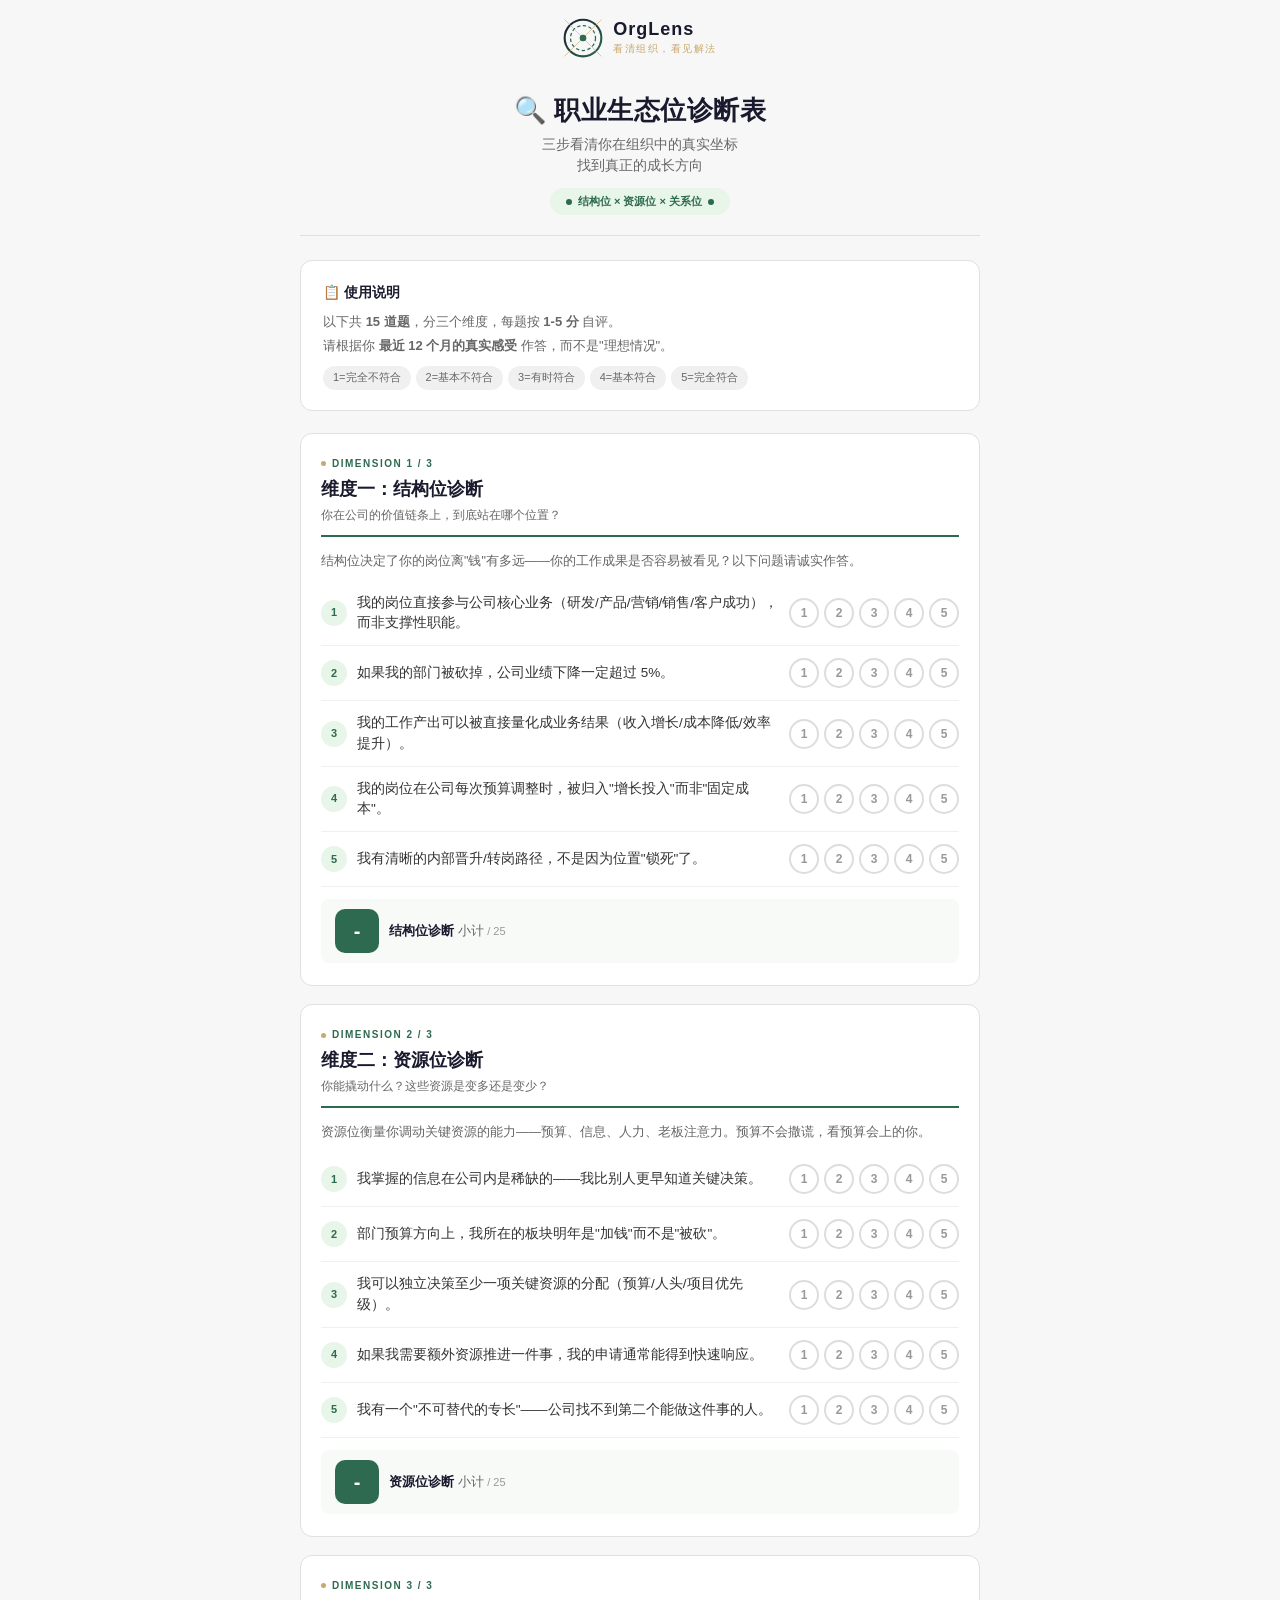
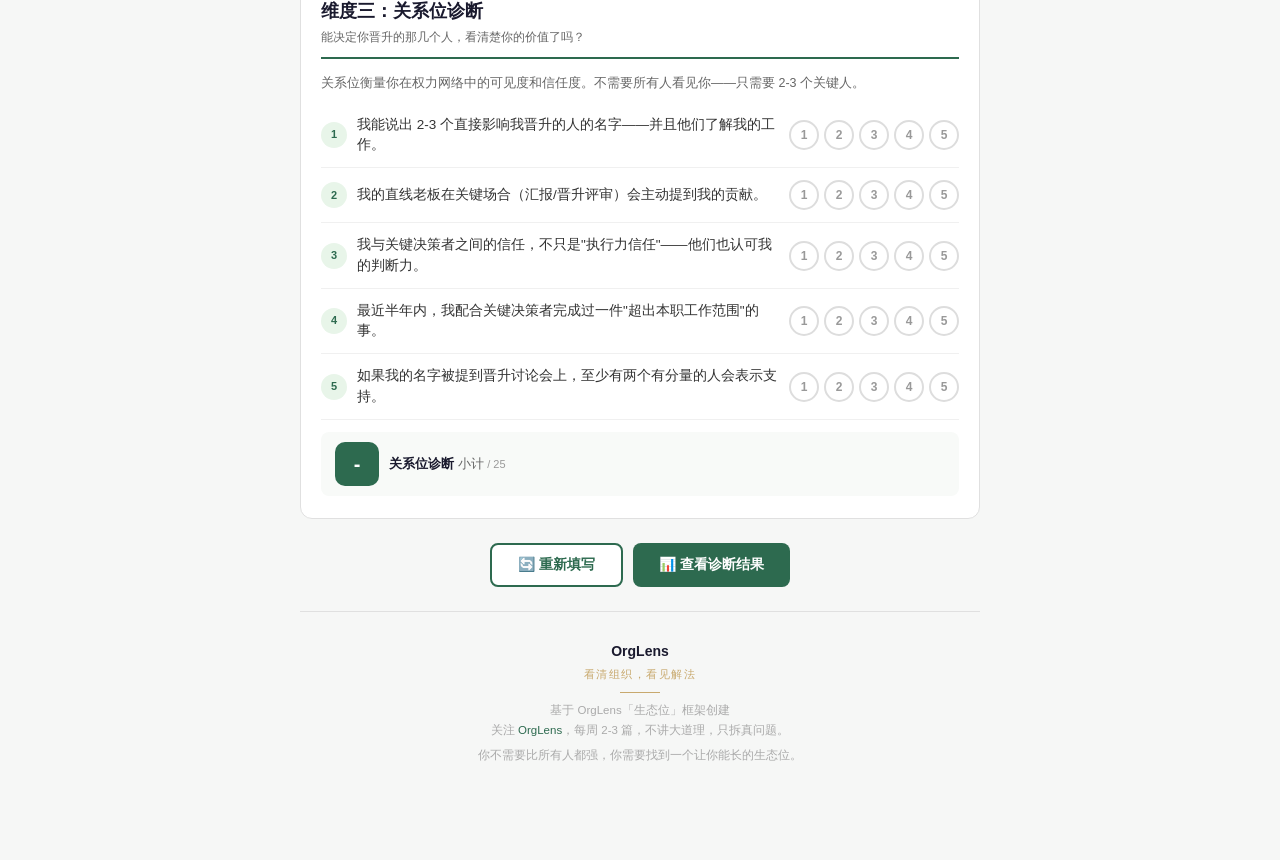
==== index.html @ cdde195a "职业生态位诊断表 - OrgLens" ====
<!DOCTYPE html>
<html lang="zh-CN">
<head>
<meta charset="UTF-8">
<meta name="viewport" content="width=device-width, initial-scale=1.0, maximum-scale=1.0, user-scalable=no">
<title>职业生态位诊断表 - OrgLens</title>
<meta name="description" content="基于OrgLens生态位框架，三步看清你在组织中的真实坐标，找到真正的成长方向。">
<meta property="og:title" content="职业生态位诊断表 - OrgLens">
<meta property="og:description" content="15道题，3分钟，看清你的组织生态位。结构位×资源位×关系位。">
<link rel="icon" href="data:image/svg+xml,<svg xmlns='http://www.w3.org/2000/svg' viewBox='0 0 32 32'><circle cx='16' cy='16' r='14' fill='%231a1a2e'/><circle cx='16' cy='16' r='10' fill='none' stroke='%232d6a4f' stroke-width='1.5'/><line x1='5' y1='27' x2='27' y2='5' stroke='%23c8a96e' stroke-width='1.5' opacity='0.6'/><circle cx='16' cy='16' r='3' fill='%232d6a4f'/></svg>">
<style>
:root{
--primary:#1a1a2e;--accent:#2d6a4f;--accent-light:#e8f5e9;--gold:#c8a96e;--gold-light:#f7efe0;
--bg:#f6f7f6;--card-bg:#ffffff;--border:#e0e0e0;--high:#2d6a4f;--mid:#e6a817;--low:#c0392b;
--text2:#666;--text3:#999
}
*{margin:0;padding:0;box-sizing:border-box}
body{
font-family:-apple-system,BlinkMacSystemFont,"PingFang SC","Microsoft YaHei","Helvetica Neue",sans-serif;
background:var(--bg);color:var(--primary);line-height:1.6;-webkit-font-smoothing:antialiased;
-webkit-tap-highlight-color:transparent
}
.container{max-width:720px;margin:0 auto;padding:0 20px 80px}
.brand-bar{display:flex;align-items:center;justify-content:center;gap:10px;padding:18px 0 8px}
.brand-icon{width:40px;height:40px;flex-shrink:0}
.brand-name{font-size:18px;font-weight:800;color:var(--primary);letter-spacing:1px;line-height:1.2}
.brand-tagline{font-size:10px;color:var(--gold);font-weight:500;letter-spacing:1.5px;text-transform:uppercase}
.header{text-align:center;padding:28px 0 20px;border-bottom:1px solid var(--border);margin-bottom:24px}
.header h1{font-size:26px;font-weight:800;color:var(--primary);letter-spacing:.5px;line-height:1.3}
.header .subtitle{font-size:14px;color:var(--text2);margin-top:6px;line-height:1.5}
.framework-badge{display:inline-flex;align-items:center;gap:6px;margin-top:12px;font-size:11px;color:var(--accent);background:var(--accent-light);padding:5px 16px;border-radius:20px;font-weight:600}
.framework-badge .dot{width:6px;height:6px;border-radius:50%;background:var(--accent)}
.instructions{background:var(--card-bg);border-radius:12px;padding:20px 22px;margin-bottom:22px;border:1px solid var(--border)}
.instructions h3{font-size:14px;margin-bottom:8px;color:var(--primary);font-weight:700}
.instructions p{font-size:13px;color:var(--text2);margin:3px 0;line-height:1.6}
.scale-badge{display:flex;flex-wrap:wrap;gap:5px;margin-top:10px}
.scale-badge span{display:inline-block;font-size:11px;padding:3px 10px;background:#f0f0f0;border-radius:12px;color:var(--text2)}
.dim-card{background:var(--card-bg);border-radius:12px;padding:22px 20px;margin-bottom:18px;border:1px solid var(--border);transition:box-shadow .2s}
.dim-card:hover{box-shadow:0 2px 12px rgba(0,0,0,.05)}
.dim-header{border-bottom:2px solid var(--accent);padding-bottom:10px;margin-bottom:14px}
.dim-header .dim-num{font-size:10px;font-weight:700;color:var(--accent);text-transform:uppercase;letter-spacing:1.5px;display:flex;align-items:center;gap:6px}
.dim-header .dim-num .dim-dot{width:5px;height:5px;border-radius:50%;background:var(--gold)}
.dim-header h2{font-size:18px;font-weight:700;margin:3px 0 2px;color:var(--primary)}
.dim-header .dim-desc{font-size:12px;color:var(--text2)}
.dim-intro{font-size:12.5px;color:var(--text2);margin-bottom:10px;line-height:1.6}
.question{padding:12px 0;border-bottom:1px solid #f0f0f0;display:flex;align-items:center;gap:10px}
.question:last-child{border-bottom:none}
.q-num{width:26px;height:26px;border-radius:50%;background:var(--accent-light);color:var(--accent);font-size:11px;font-weight:700;display:flex;align-items:center;justify-content:center;flex-shrink:0}
.q-text{flex:1;font-size:13.5px;color:#333;line-height:1.5}
.q-options{display:flex;gap:5px;flex-shrink:0}
.q-options button{width:30px;height:30px;border-radius:50%;border:2px solid #ddd;background:#fff;font-size:12px;font-weight:600;color:var(--text3);cursor:pointer;transition:all .15s;outline:none}
.q-options button:hover{border-color:var(--accent);color:var(--accent)}
.q-options button:active{transform:scale(.92)}
.q-options button.selected{background:var(--accent);border-color:var(--accent);color:#fff;transform:scale(1.05)}
.dim-subtotal{margin-top:12px;padding:10px 14px;background:#f8faf8;border-radius:8px;display:flex;align-items:center;gap:10px;font-size:13px}
.dim-subtotal .score-box{width:44px;height:44px;border-radius:10px;background:var(--accent);color:#fff;display:flex;align-items:center;justify-content:center;font-size:20px;font-weight:800;transition:all .3s}
.dim-subtotal .label{color:var(--text2)}
.dim-subtotal .label strong{color:var(--primary)}
.dim-subtotal .label .outof{color:var(--text3);font-size:11px}
.btn-row{display:flex;gap:10px;justify-content:center;margin:24px 0}
.btn{padding:11px 26px;border-radius:8px;font-size:14px;font-weight:600;cursor:pointer;border:none;transition:all .2s;outline:none}
.btn:active{transform:scale(.96)}
.btn-primary{background:var(--accent);color:#fff}
.btn-primary:hover{background:#1b5e3b}
.btn-outline{background:#fff;color:var(--accent);border:2px solid var(--accent)}
.btn-outline:hover{background:var(--accent-light)}
.results-card{background:var(--card-bg);border-radius:12px;padding:22px 20px;margin-bottom:18px;border:1px solid var(--border);animation:fadeInUp .4s ease-out}
.results-card h2{font-size:19px;font-weight:700;margin-bottom:14px;text-align:center}
.result-row{display:flex;align-items:center;padding:10px 0;border-bottom:1px solid #f0f0f0;font-size:13.5px}
.result-row:last-child{border-bottom:none}
.result-row .r-name{flex:1;font-weight:600}
.result-row .r-score{width:80px;text-align:center;font-weight:700;color:var(--accent)}
.result-row .r-level{width:90px;text-align:center;font-size:12px}
.result-row .r-level .tag{display:inline-block;padding:2px 10px;border-radius:12px;font-weight:600}
.tag-good{background:var(--accent-light);color:var(--high)}
.tag-ok{background:var(--gold-light);color:#b8860b}
.tag-bad{background:#fce4ec;color:var(--low)}
.result-total{display:flex;align-items:center;padding:14px 0;background:#f8faf8;border-radius:10px;margin-top:8px;font-size:14px;font-weight:700;justify-content:center;gap:10px}
.result-total .big-score{font-size:34px;font-weight:800;color:var(--accent)}
.diagnosis{background:var(--card-bg);border-radius:12px;padding:22px 20px;margin-bottom:18px;border:2px solid var(--accent);text-align:center;animation:fadeInUp .4s ease-out}
.diagnosis .emoji{font-size:44px;margin-bottom:6px}
.diagnosis .level-text{font-size:20px;font-weight:800;margin-bottom:4px}
.diagnosis .advice{font-size:13.5px;color:#555;margin-top:6px;line-height:1.8}
.traps-card{background:var(--card-bg);border-radius:12px;padding:22px 20px;margin-bottom:18px;border:1px solid var(--border);animation:fadeInUp .4s ease-out}
.traps-card h2{font-size:17px;font-weight:700;margin-bottom:12px}
.trap-intro{font-size:12.5px;color:var(--text2);margin-bottom:12px}
.trap-item{padding:11px 14px;margin-bottom:6px;border-radius:8px;border-left:4px solid var(--border);background:#fafafa;transition:all .2s}
.trap-item.active{background:#fff5f5;border-left-color:var(--low)}
.trap-item h4{font-size:13px;margin-bottom:3px}
.trap-desc{font-size:12px;color:var(--text2);margin-bottom:4px}
.trap-checkboxes{margin-top:4px}
.trap-checkboxes label{display:block;font-size:11.5px;margin:2px 0;color:#555;cursor:pointer;padding:2px 0}
.trap-checkboxes label input{margin-right:6px}
.trap-count{font-size:10.5px;color:var(--text3);margin-top:3px}
.plan-card{background:var(--card-bg);border-radius:12px;padding:22px 20px;margin-bottom:18px;border:1px solid var(--border);animation:fadeInUp .4s ease-out}
.plan-card h2{font-size:17px;font-weight:700;margin-bottom:14px}
.plan-card textarea{width:100%;border:1px solid var(--border);border-radius:8px;padding:10px 12px;font-size:12.5px;font-family:inherit;resize:vertical;min-height:42px;background:#fafafa;outline:none;margin-bottom:6px}
.plan-card textarea:focus{border-color:var(--accent);background:#fff}
.plan-label{font-size:12.5px;font-weight:600;color:var(--primary);margin:10px 0 4px}
.footer{text-align:center;padding:28px 0 16px;color:#aaa;font-size:11.5px;border-top:1px solid var(--border);margin-top:20px}
.footer-brand{font-weight:700;color:var(--primary);font-size:14px;margin-bottom:4px}
.footer-tagline{color:var(--gold);font-size:11px;letter-spacing:1.5px;margin-bottom:8px}
.footer-divider{width:40px;height:1px;background:var(--gold);margin:8px auto}
.footer a{color:var(--accent);text-decoration:none}
.hidden{display:none!important}
@keyframes fadeInUp{from{opacity:0;transform:translateY(12px)}to{opacity:1;transform:translateY(0)}}
@media(max-width:500px){
.container{padding:0 12px 60px}
.header h1{font-size:22px}
.q-options button{width:27px;height:27px;font-size:11px}
.q-options{gap:3px}
.question{gap:6px;padding:10px 0}
.q-text{font-size:12.5px}
.btn{padding:10px 20px;font-size:13px}
.dim-card{padding:16px 14px}
}
</style>
</head>
<body>
<div class="container">

<div class="brand-bar">
<svg class="brand-icon" viewBox="0 0 48 48" xmlns="http://www.w3.org/2000/svg">
<defs><linearGradient id="l" x1="0%" y1="0%" x2="100%" y2="100%"><stop offset="0%" style="stop-color:#1a1a2e"/><stop offset="100%" style="stop-color:#2d6a4f"/></linearGradient></defs>
<circle cx="24" cy="24" r="22" fill="none" stroke="url(#l)" stroke-width="2.5"/>
<circle cx="24" cy="24" r="15" fill="none" stroke="#2d6a4f" stroke-width="1.5" stroke-dasharray="4 3"/>
<line x1="2" y1="2" x2="46" y2="46" stroke="#c8a96e" stroke-width="1.2" opacity="0.6"/>
<line x1="46" y1="2" x2="2" y2="46" stroke="#c8a96e" stroke-width="1.2" opacity="0.6"/>
<circle cx="24" cy="24" r="4" fill="#2d6a4f"/>
<ellipse cx="18" cy="15" rx="6" ry="4" fill="white" opacity="0.15" transform="rotate(-30 18 15)"/>
</svg>
<div style="display:flex;flex-direction:column">
<span class="brand-name">OrgLens</span>
<span class="brand-tagline">看清组织，看见解法</span>
</div>
</div>

<div class="header">
<h1>🔍 职业生态位诊断表</h1>
<p class="subtitle">三步看清你在组织中的真实坐标<br>找到真正的成长方向</p>
<div class="framework-badge"><span class="dot"></span> 结构位 × 资源位 × 关系位 <span class="dot"></span></div>
</div>

<div class="instructions">
<h3>📋 使用说明</h3>
<p>以下共 <strong>15 道题</strong>，分三个维度，每题按 <strong>1-5 分</strong> 自评。</p>
<p>请根据你 <strong>最近 12 个月的真实感受</strong> 作答，而不是"理想情况"。</p>
<div class="scale-badge">
<span>1=完全不符合</span><span>2=基本不符合</span><span>3=有时符合</span><span>4=基本符合</span><span>5=完全符合</span>
</div>
</div>

<div id="dims"></div>

<div class="btn-row">
<button class="btn btn-outline" onclick="resetAll()">🔄 重新填写</button>
<button class="btn btn-primary" onclick="scrollToResults()">📊 查看诊断结果</button>
</div>

<div id="results-section" class="hidden">
<div class="results-card" id="results-summary"></div>
<div class="diagnosis" id="diagnosis-box"></div>
<div class="traps-card" id="traps-card"></div>
<div class="plan-card">
<h2>✍️ 我的行动计划</h2>
<div class="plan-label">我最需要突破的维度是：</div>
<textarea rows="2" placeholder="写下你最想改善的维度……"></textarea>
<div class="plan-label">我最可能陷入的陷阱是：</div>
<textarea rows="2" placeholder="对照上面的陷阱检核，哪个最像你？"></textarea>
<div class="plan-label">我接下来 3 个月要做的第一件事：</div>
<textarea rows="2" placeholder="一个具体、可衡量的行动……"></textarea>
<div class="plan-label">关键里程碑：</div>
<textarea rows="2" placeholder="达成什么就算成功了？"></textarea>
<div class="plan-label">我需要的帮助/资源：</div>
<textarea rows="2" placeholder="人、钱、信息、权限……"></textarea>
</div>
<div class="btn-row">
<button class="btn btn-outline" onclick="window.print()">🖨️ 打印结果</button>
<button class="btn btn-outline" onclick="shareResults()">📤 复制结果</button>
</div>
</div>

<div class="footer">
<div class="footer-brand">OrgLens</div>
<div class="footer-tagline">看清组织，看见解法</div>
<div class="footer-divider"></div>
<p>基于 OrgLens「生态位」框架创建</p>
<p style="margin-top:2px">关注 <a href="#">OrgLens</a>，每周 2-3 篇，不讲大道理，只拆真问题。</p>
<p style="margin-top:6px">你不需要比所有人都强，你需要找到一个让你能长的生态位。</p>
</div>
</div>

<script>
const DIMS=[{id:'structure',title:'维度一：结构位诊断',subtitle:'你在公司的价值链条上，到底站在哪个位置？',intro:'结构位决定了你的岗位离"钱"有多远——你的工作成果是否容易被看见？以下问题请诚实作答。',questions:['我的岗位直接参与公司核心业务（研发/产品/营销/销售/客户成功），而非支撑性职能。','如果我的部门被砍掉，公司业绩下降一定超过 5%。','我的工作产出可以被直接量化成业务结果（收入增长/成本降低/效率提升）。','我的岗位在公司每次预算调整时，被归入"增长投入"而非"固定成本"。','我有清晰的内部晋升/转岗路径，不是因为位置"锁死"了。']},{id:'resource',title:'维度二：资源位诊断',subtitle:'你能撬动什么？这些资源是变多还是变少？',intro:'资源位衡量你调动关键资源的能力——预算、信息、人力、老板注意力。预算不会撒谎，看预算会上的你。',questions:['我掌握的信息在公司内是稀缺的——我比别人更早知道关键决策。','部门预算方向上，我所在的板块明年是"加钱"而不是"被砍"。','我可以独立决策至少一项关键资源的分配（预算/人头/项目优先级）。','如果我需要额外资源推进一件事，我的申请通常能得到快速响应。','我有一个"不可替代的专长"——公司找不到第二个能做这件事的人。']},{id:'relation',title:'维度三：关系位诊断',subtitle:'能决定你晋升的那几个人，看清楚你的价值了吗？',intro:'关系位衡量你在权力网络中的可见度和信任度。不需要所有人看见你——只需要 2-3 个关键人。',questions:['我能说出 2-3 个直接影响我晋升的人的名字——并且他们了解我的工作。','我的直线老板在关键场合（汇报/晋升评审）会主动提到我的贡献。','我与关键决策者之间的信任，不只是"执行力信任"——他们也认可我的判断力。','最近半年内，我配合关键决策者完成过一件"超出本职工作范围"的事。','如果我的名字被提到晋升讨论会上，至少有两个有分量的人会表示支持。']}];

const TRAPS=[{name:'陷阱一：核心区外',desc:'你在非核心部门，做再多也很难被看见',signals:['我所在的部门每次预算被砍都在第一批','我的岗位在裁员名单里基本逃不掉','我的工作成果很难被量化成"业务结果"']},{name:'陷阱二：饱和位',desc:'你做得好，但上面没有位置了',signals:['我的老板不可能在 2 年内晋升或离开','我们部门没有扩编计划','我的层级上已经至少有 2 个比我资历老的人']},{name:'陷阱三：可替代位',desc:'你做得多，但换别人 3 个月也能做',signals:['我休假期间，团队运转一切正常','我的产出可以被拆解成标准 SOP','换一个人，3 个月后差异就消失了']},{name:'陷阱四：标签位',desc:'你很优秀，但在组织眼里你"只是这个"',signals:['我想尝试新方向，但总是被认为"强项不在这里"','我被分派的任务越来越同质化','同事提起我时，只会用某一个标签描述我']}];

let scores={structure:[0,0,0,0,0],resource:[0,0,0,0,0],relation:[0,0,0,0,0]};

function renderDims(){
let h='';
DIMS.forEach((d,di)=>{
h+=`<div class="dim-card" id="dim-${d.id}"><div class="dim-header"><div class="dim-num"><span class="dim-dot"></span> Dimension ${di+1} / 3</div><h2>${d.title}</h2><div class="dim-desc">${d.subtitle}</div></div><div class="dim-intro">${d.intro}</div>`;
d.questions.forEach((q,qi)=>{
h+=`<div class="question"><div class="q-num">${qi+1}</div><div class="q-text">${q}</div><div class="q-options">`;
for(let s=1;s<=5;s++)h+=`<button onclick="pick('${d.id}',${qi},${s},this)">${s}</button>`;
h+=`</div></div>`;
});
h+=`<div class="dim-subtotal" id="sub-${d.id}"><div class="score-box">-</div><div class="label"><strong>${d.title.replace('维度一：','').replace('维度二：','').replace('维度三：','')}</strong> 小计 <span class="outof">/ 25</span></div></div></div>`;
});
document.getElementById('dims').innerHTML=h;
}

function pick(dim,qi,val,btn){
scores[dim][qi]=val;
btn.parentElement.querySelectorAll('button').forEach(b=>b.classList.remove('selected'));
btn.classList.add('selected');
let tot=scores[dim].reduce((a,b)=>a+b,0);
let box=document.getElementById('sub-'+dim).querySelector('.score-box');
if(box){
box.textContent=scores[dim].every(v=>v>0)?tot:'-';
box.style.transform='scale(1.1)';setTimeout(()=>box.style.transform='scale(1)',200);
}
}

function sub(dim){return scores[dim].reduce((a,b)=>a+b,0)}
function total(){return sub('structure')+sub('resource')+sub('relation')}

function lvl(s){
if(s>=20)return{label:'优秀',cls:'tag-good'};
if(s>=16)return{label:'良好',cls:'tag-good'};
if(s>=13)return{label:'一般',cls:'tag-ok'};
if(s>=10)return{label:'偏低',cls:'tag-ok'};
return{label:'堪忧',cls:'tag-bad'};
}

function overall(t){
if(t>=60)return{emoji:'🟢',text:'生态位良好',color:'var(--high)',advice:'<strong>策略：深耕</strong><br><br>你在一个好的位置上。继续巩固优势，同时关注范式转移风险——警惕 AI 和行业变革对你的生态位的影响。'};
if(t>=40)return{emoji:'🟡',text:'生态位一般',color:'var(--mid)',advice:'<strong>策略：补短板</strong><br><br>有一两个维度有缺口。先看清哪个维度最限制你，集中资源突破。不要试图同时改善所有方面。'};
return{emoji:'🔴',text:'生态位堪忧',color:'var(--low)',advice:'<strong>策略：换生态</strong><br><br>不是你不够好，是这个生态位本身天花板太低。换一个土壤，比在盐碱地里施肥更有效。考虑横向平移、另起山头、或降维打击。'};
}

function allDone(){return DIMS.every(d=>scores[d.id].every(v=>v>0))}

function scrollToResults(){
if(!allDone()){
for(let d of DIMS)for(let i=0;i<5;i++)if(scores[d.id][i]===0){document.getElementById('dim-'+d.id).scrollIntoView({behavior:'smooth',block:'center'});return}
return;
}
document.getElementById('results-section').classList.remove('hidden');
renderResults();
setTimeout(()=>document.getElementById('results-section').scrollIntoView({behavior:'smooth',block:'start'}),100);
}

function renderResults(){
let t=total(),S=sub('structure'),R=sub('resource'),E=sub('relation'),o=overall(t);
document.getElementById('results-summary').innerHTML='<h2>📊 诊断结果汇总</h2><div class="result-row" style="font-weight:700;color:var(--text2)"><span class="r-name">维度</span><span class="r-score">得分</span><span class="r-level">等级</span></div>'+
['结构位','资源位','关系位'].map((l,i)=>{let L=lvl([S,R,E][i]);return`<div class="result-row"><span class="r-name">${l}</span><span class="r-score">${[S,R,E][i]} / 25</span><span class="r-level"><span class="tag ${L.cls}">${L.label}</span></span></div>`}).join('')+
`<div class="result-total"><span>综合总分</span><span class="big-score">${t}</span><span> / 75</span></div>`;
document.getElementById('diagnosis-box').innerHTML=`<div class="emoji">${o.emoji}</div><div class="level-text" style="color:${o.color}">${t} 分 · ${o.text}</div><div class="advice">${o.advice}</div>`;
let th='<h2>🕳️ 四种生态位陷阱检核</h2><div class="trap-intro">对照你的实际情况打勾。中 <strong>2 项及以上</strong>，说明需要重点关注。</div>';
TRAPS.forEach((tr,ti)=>{
th+=`<div class="trap-item" id="trap-${ti}"><h4>${tr.name}</h4><div class="trap-desc">${tr.desc}</div><div class="trap-checkboxes">`;
tr.signals.forEach(s=>{th+=`<label><input type="checkbox" onchange="chkTrap(${ti})"> ${s}</label>`});
th+=`</div><div class="trap-count" id="tc-${ti}">已勾选: 0 / 3</div></div>`;
});
document.getElementById('traps-card').innerHTML=th;
}

function chkTrap(ti){
let n=document.querySelectorAll('#trap-'+ti+' input:checked').length;
document.getElementById('tc-'+ti).textContent='已勾选: '+n+' / 3';
document.getElementById('trap-'+ti).classList.toggle('active',n>=2);
}

function resetAll(){
scores={structure:[0,0,0,0,0],resource:[0,0,0,0,0],relation:[0,0,0,0,0]};
document.querySelectorAll('.q-options button').forEach(b=>b.classList.remove('selected'));
DIMS.forEach(d=>{let b=document.getElementById('sub-'+d.id).querySelector('.score-box');if(b)b.textContent='-'});
document.getElementById('results-section').classList.add('hidden');
window.scrollTo({top:0,behavior:'smooth'});
}

function shareResults(){
if(!allDone())return;
let t=total(),o=overall(t),S=sub('structure'),R=sub('resource'),E=sub('relation');
let txt=`🔍 我的职业生态位诊断结果\n\n📊 总分：${t}/75 · ${o.text}\n• 结构位：${S}/25\n• 资源位：${R}/25\n• 关系位：${E}/25\n\n${o.advice.replace(/<[^>]+>/g,'')}\n\n来自 OrgLens 职业生态位诊断表`;
navigator.clipboard.writeText(txt).then(()=>alert('✅ 结果已复制到剪贴板！')).catch(()=>prompt('复制以下文本：',txt));
}

renderDims();
</script>
</body>
</html>
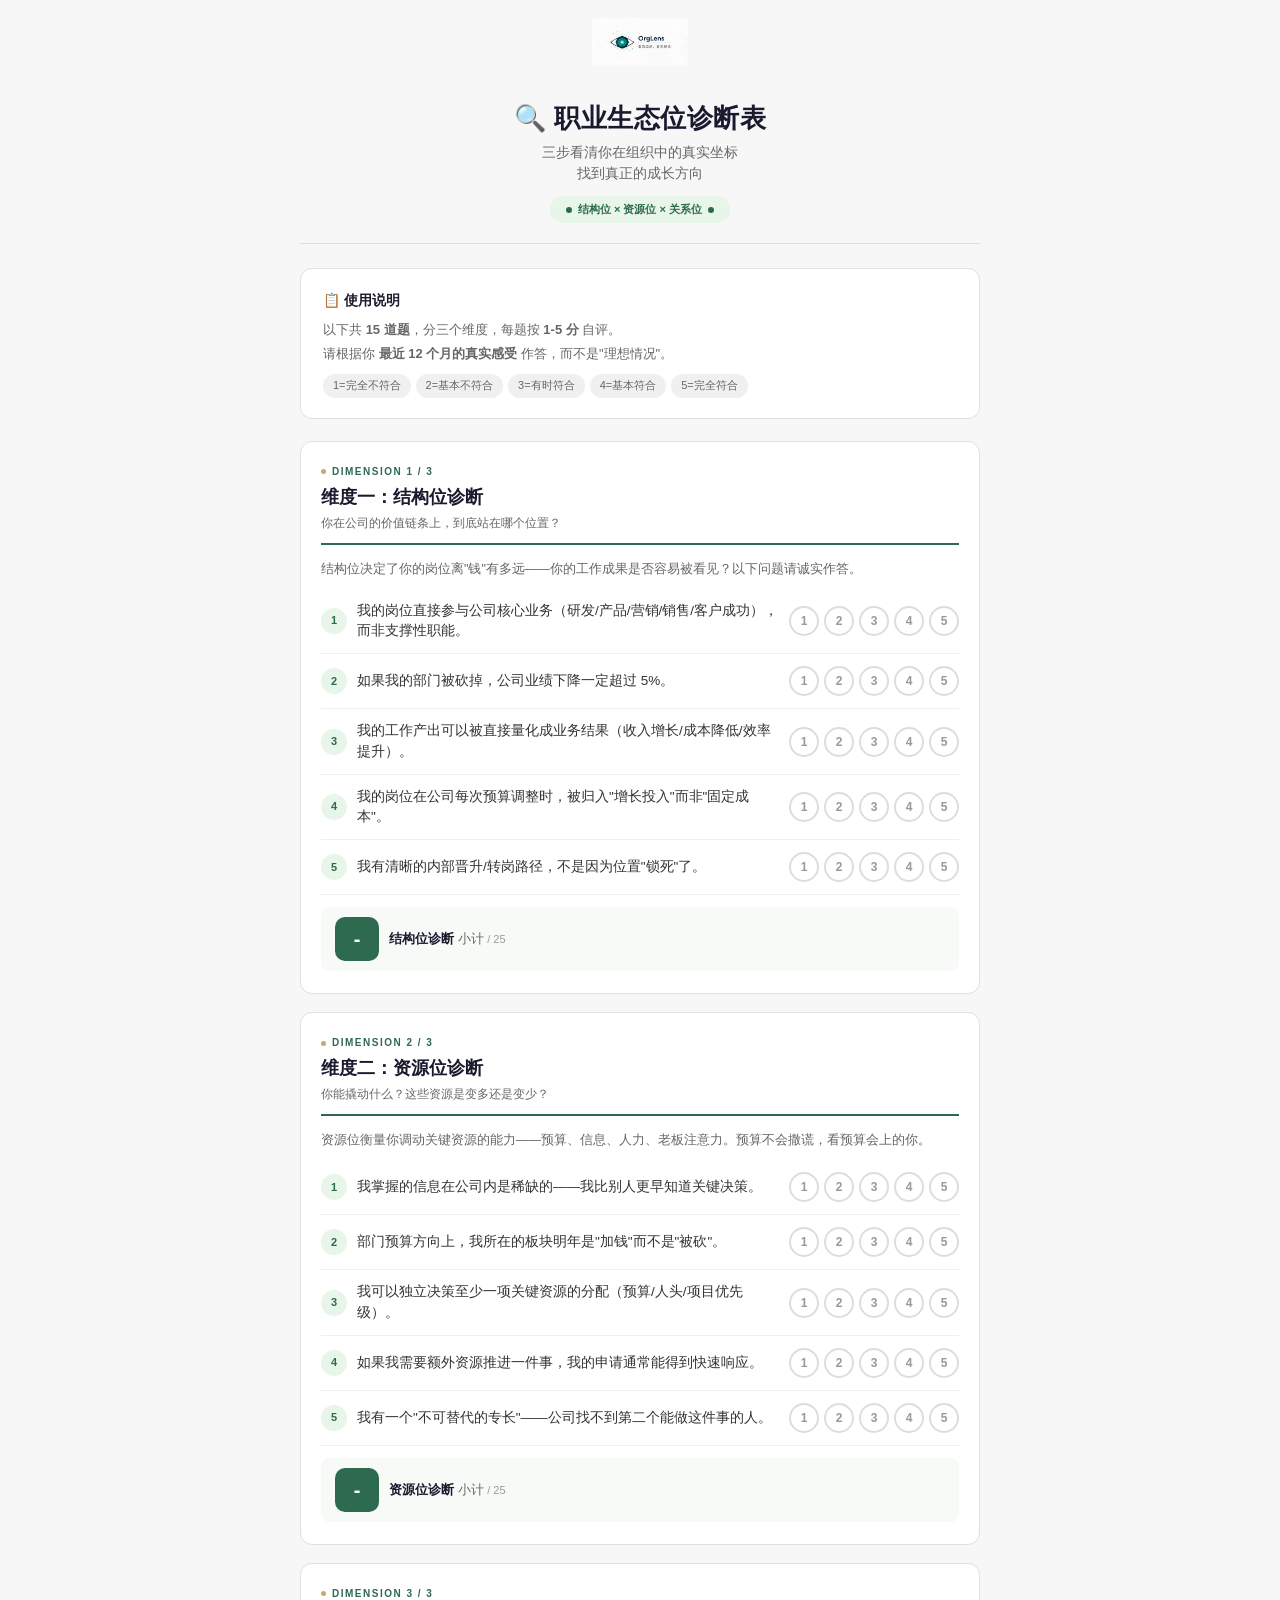
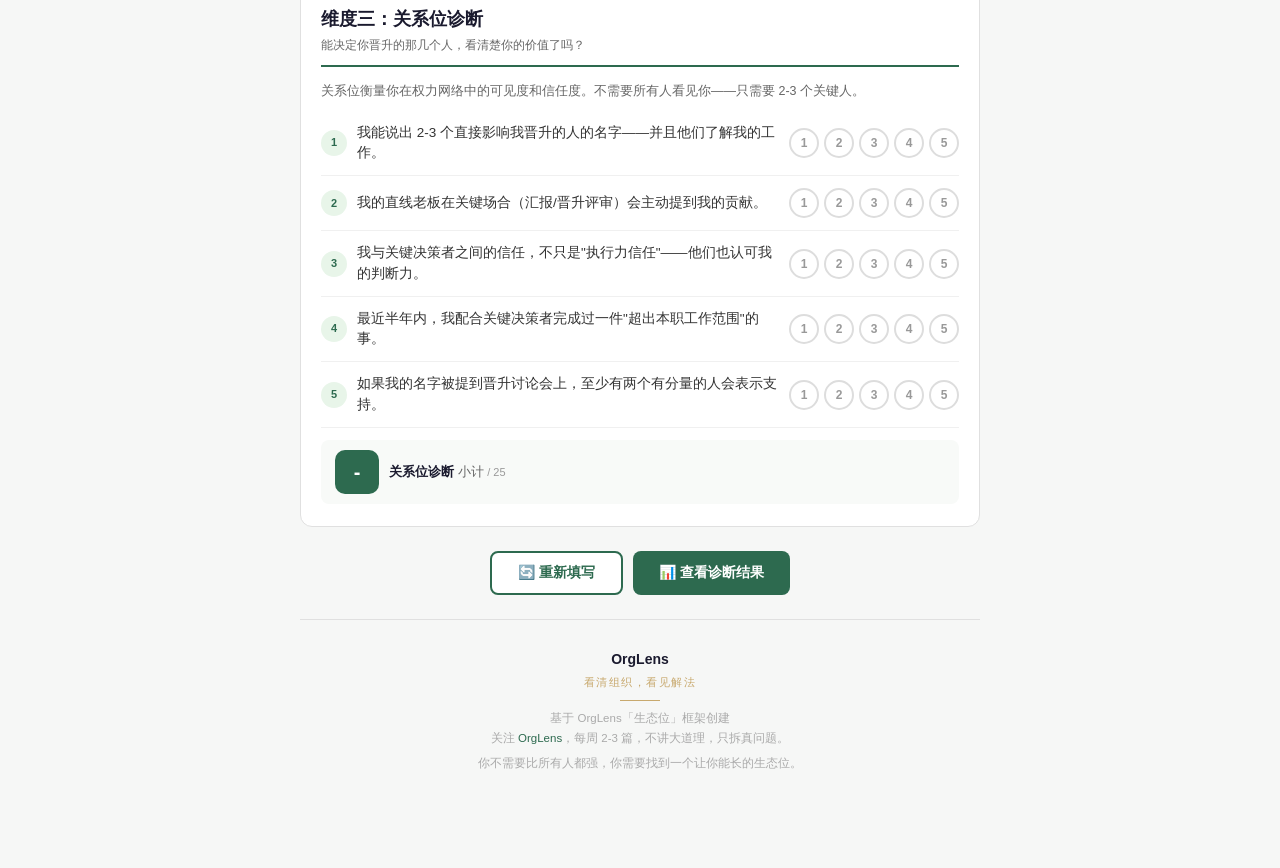
==== commit b51c9eda: "更新品牌标识：使用 OrgLens 水印图 v4" ====
--- a/index.html
+++ b/index.html
@@ -22,9 +22,9 @@
 }
 .container{max-width:720px;margin:0 auto;padding:0 20px 80px}
 .brand-bar{display:flex;align-items:center;justify-content:center;gap:10px;padding:18px 0 8px}
-.brand-icon{width:40px;height:40px;flex-shrink:0}
-.brand-name{font-size:18px;font-weight:800;color:var(--primary);letter-spacing:1px;line-height:1.2}
-.brand-tagline{font-size:10px;color:var(--gold);font-weight:500;letter-spacing:1.5px;text-transform:uppercase}
+.brand-watermark{height:48px;width:auto;flex-shrink:0}
+
+
 .header{text-align:center;padding:28px 0 20px;border-bottom:1px solid var(--border);margin-bottom:24px}
 .header h1{font-size:26px;font-weight:800;color:var(--primary);letter-spacing:.5px;line-height:1.3}
 .header .subtitle{font-size:14px;color:var(--text2);margin-top:6px;line-height:1.5}
@@ -120,19 +120,7 @@
 <div class="container">
 
 <div class="brand-bar">
-<svg class="brand-icon" viewBox="0 0 48 48" xmlns="http://www.w3.org/2000/svg">
-<defs><linearGradient id="l" x1="0%" y1="0%" x2="100%" y2="100%"><stop offset="0%" style="stop-color:#1a1a2e"/><stop offset="100%" style="stop-color:#2d6a4f"/></linearGradient></defs>
-<circle cx="24" cy="24" r="22" fill="none" stroke="url(#l)" stroke-width="2.5"/>
-<circle cx="24" cy="24" r="15" fill="none" stroke="#2d6a4f" stroke-width="1.5" stroke-dasharray="4 3"/>
-<line x1="2" y1="2" x2="46" y2="46" stroke="#c8a96e" stroke-width="1.2" opacity="0.6"/>
-<line x1="46" y1="2" x2="2" y2="46" stroke="#c8a96e" stroke-width="1.2" opacity="0.6"/>
-<circle cx="24" cy="24" r="4" fill="#2d6a4f"/>
-<ellipse cx="18" cy="15" rx="6" ry="4" fill="white" opacity="0.15" transform="rotate(-30 18 15)"/>
-</svg>
-<div style="display:flex;flex-direction:column">
-<span class="brand-name">OrgLens</span>
-<span class="brand-tagline">看清组织，看见解法</span>
-</div>
+<img class="brand-watermark" src="orglens-logo.jpg" alt="OrgLens - 看清组织，看见解法" />
 </div>
 
 <div class="header">
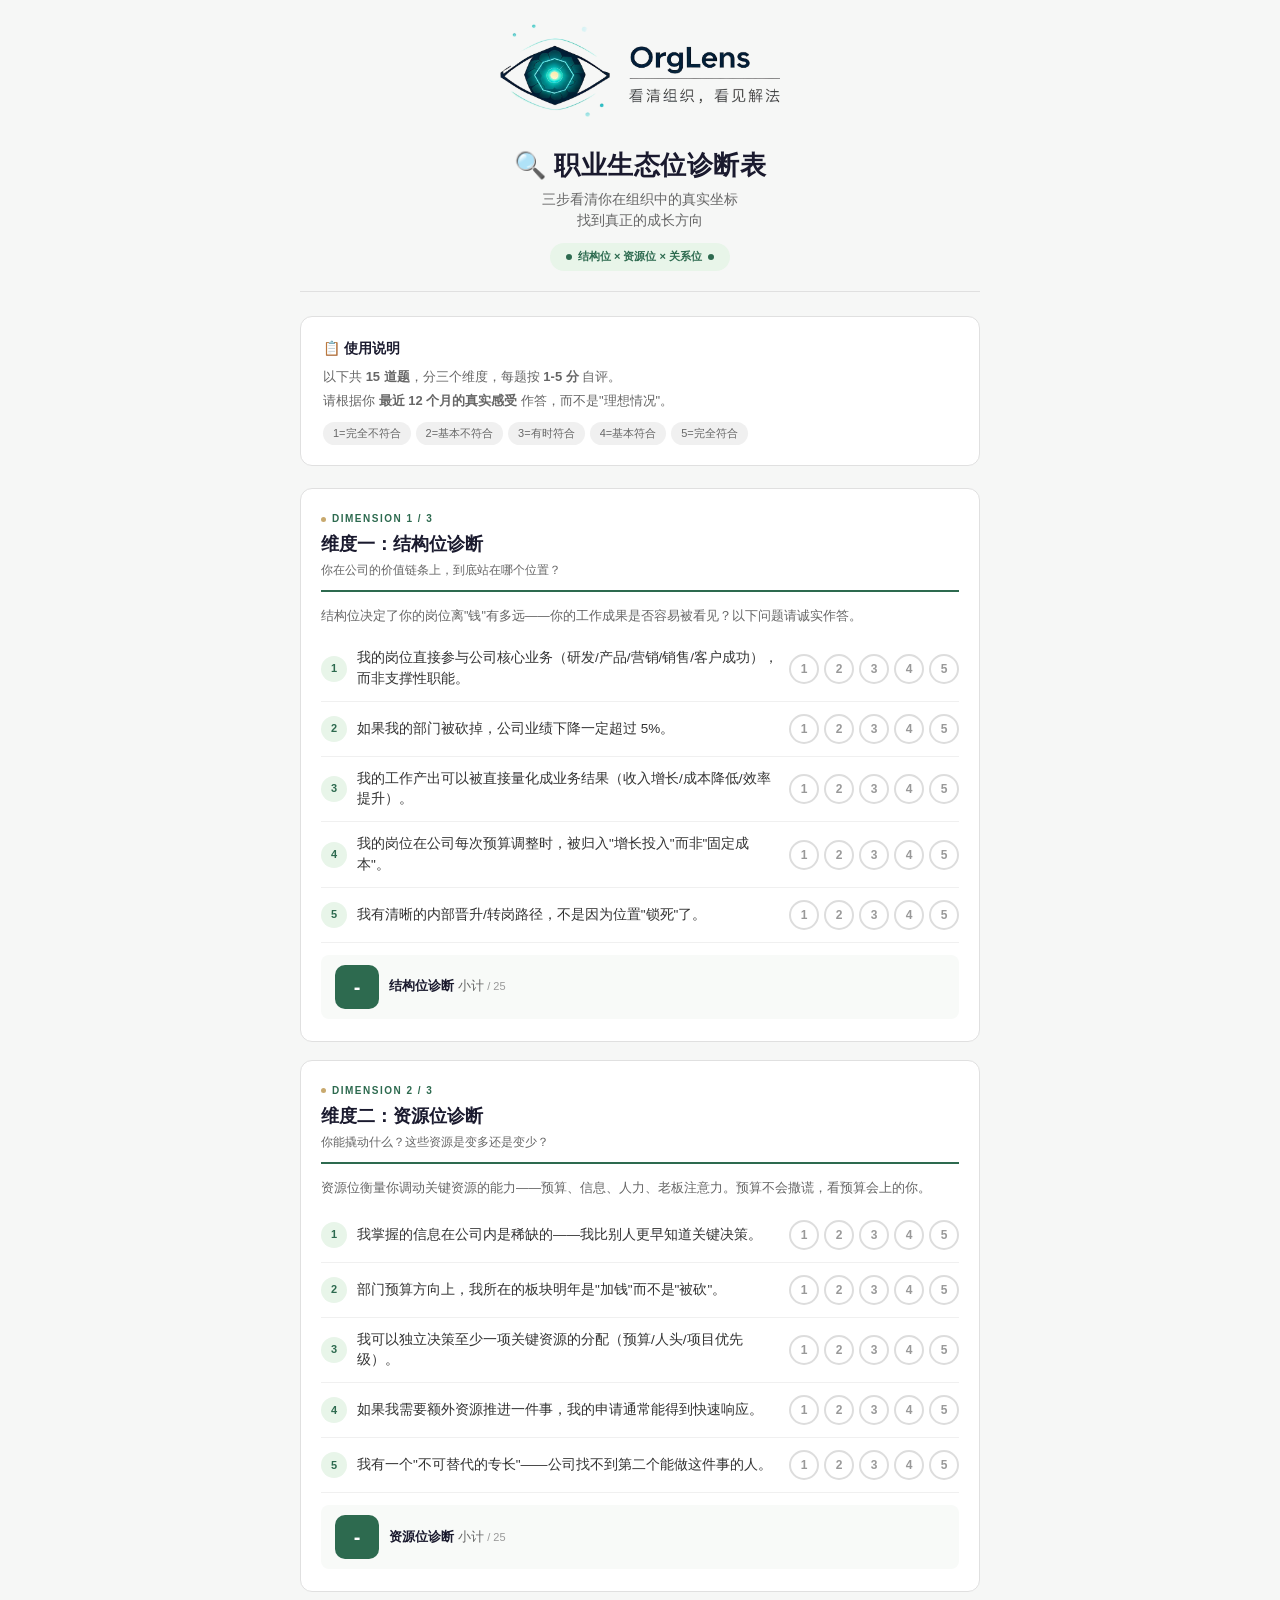
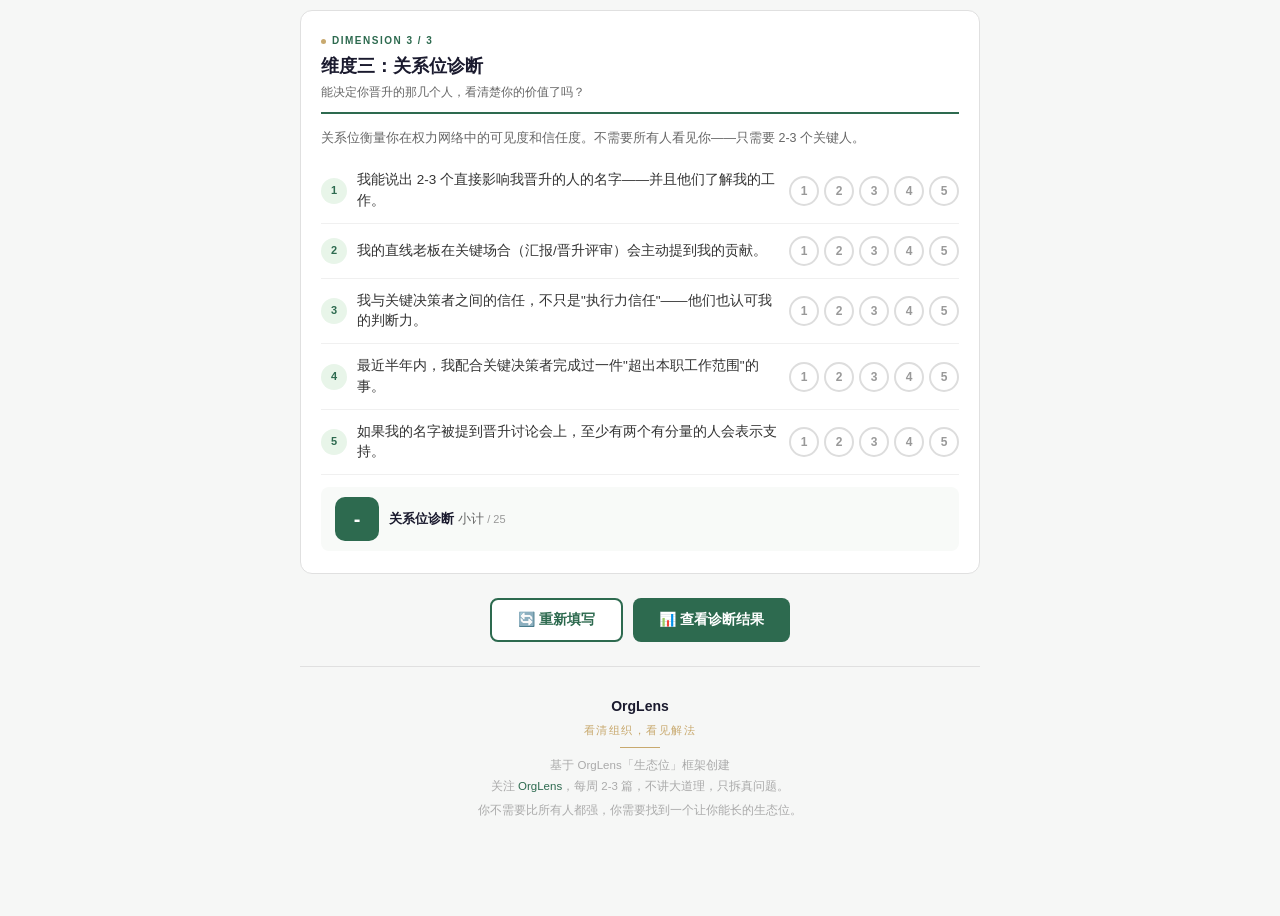
==== commit c839a62c: "品牌水印优化：透明底色+放大居中" ====
--- a/index.html
+++ b/index.html
@@ -21,8 +21,8 @@
 -webkit-tap-highlight-color:transparent
 }
 .container{max-width:720px;margin:0 auto;padding:0 20px 80px}
-.brand-bar{display:flex;align-items:center;justify-content:center;gap:10px;padding:18px 0 8px}
-.brand-watermark{height:48px;width:auto;flex-shrink:0}
+.brand-bar{text-align:center;padding:24px 0 4px}
+.brand-watermark{display:block;max-width:280px;width:80%;height:auto;margin:0 auto}
 
 
 .header{text-align:center;padding:28px 0 20px;border-bottom:1px solid var(--border);margin-bottom:24px}
@@ -120,7 +120,7 @@
 <div class="container">
 
 <div class="brand-bar">
-<img class="brand-watermark" src="orglens-logo.jpg" alt="OrgLens - 看清组织，看见解法" />
+<img class="brand-watermark" src="orglens-logo-cropped.png" alt="OrgLens - 看清组织，看见解法" />
 </div>
 
 <div class="header">
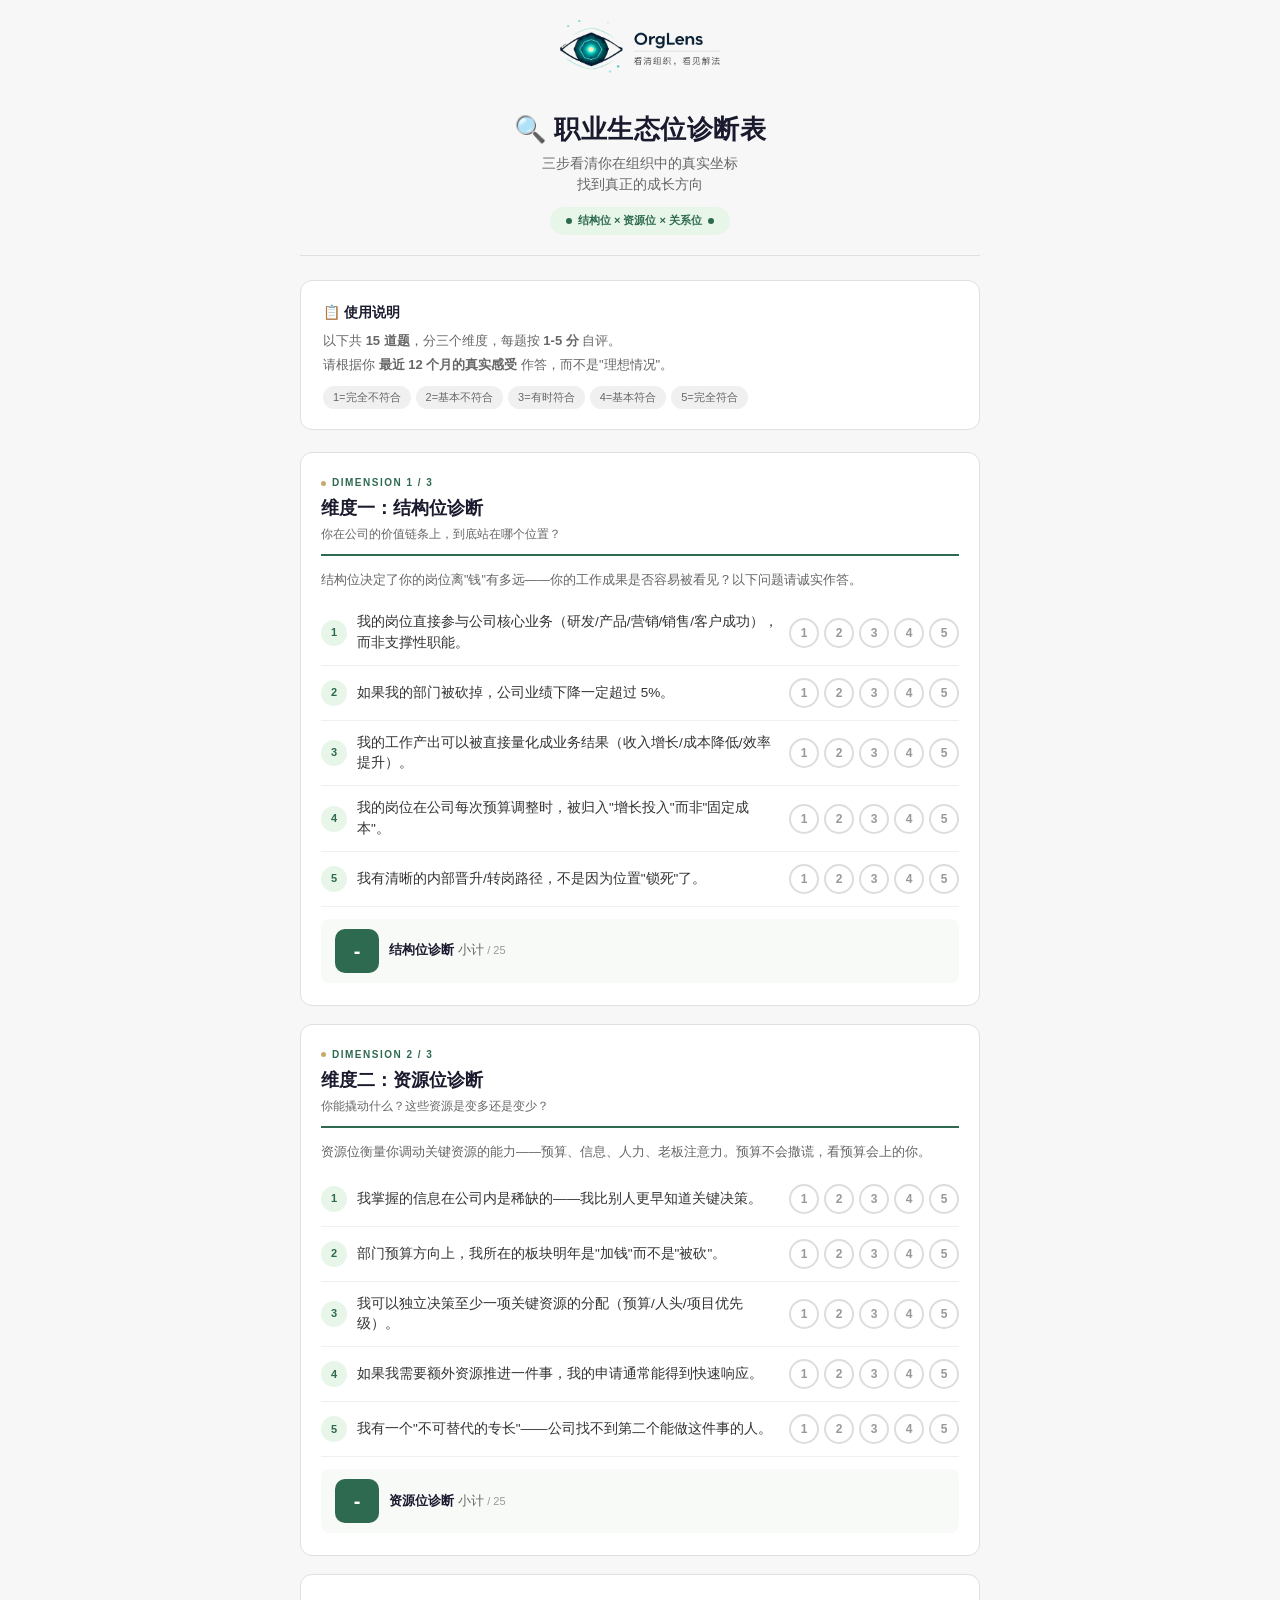
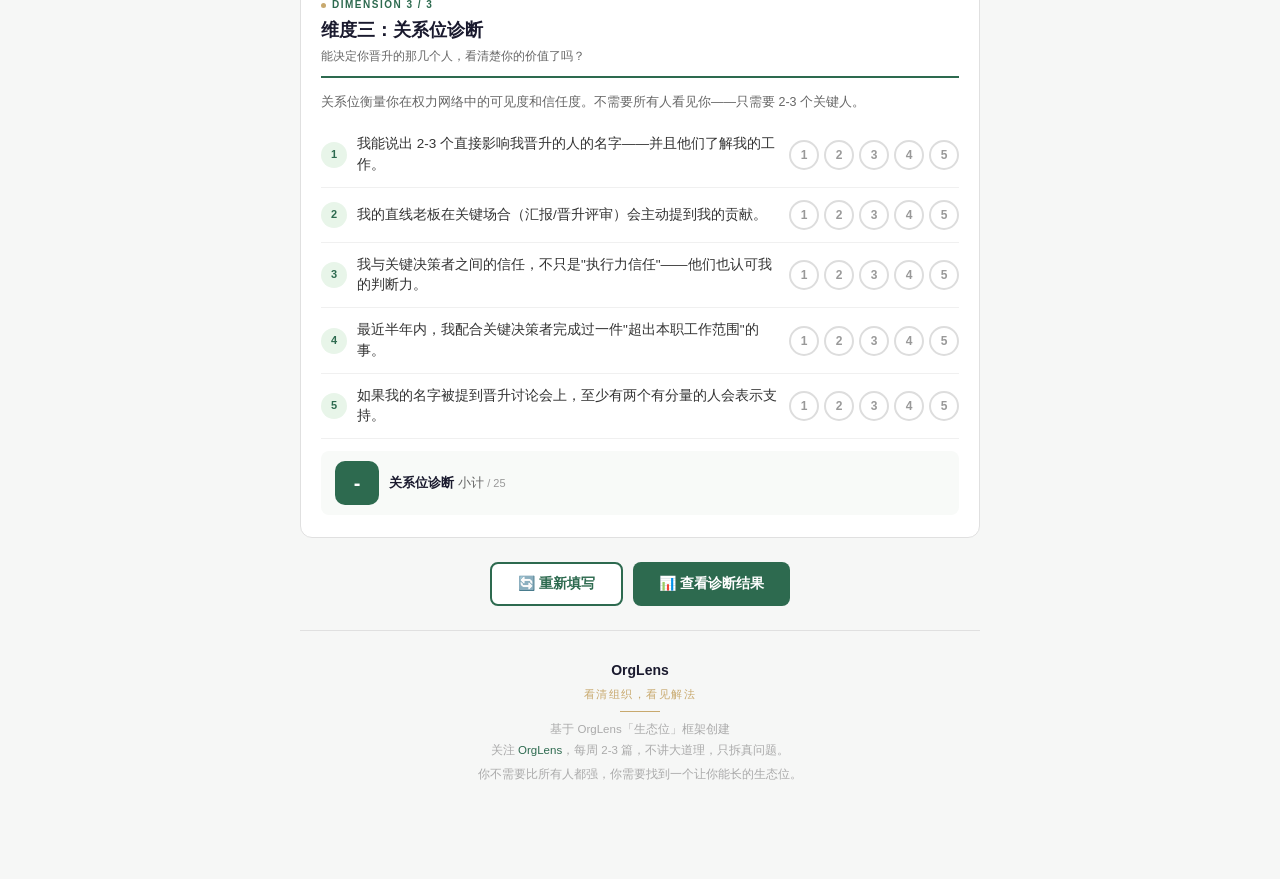
==== commit d7f05558: "调整水印大小：不超标题" ====
--- a/index.html
+++ b/index.html
@@ -21,8 +21,8 @@
 -webkit-tap-highlight-color:transparent
 }
 .container{max-width:720px;margin:0 auto;padding:0 20px 80px}
-.brand-bar{text-align:center;padding:24px 0 4px}
-.brand-watermark{display:block;max-width:280px;width:80%;height:auto;margin:0 auto}
+.brand-bar{text-align:center;padding:20px 0 0}
+.brand-watermark{display:block;max-width:160px;width:50%;height:auto;margin:0 auto 12px}
 
 
 .header{text-align:center;padding:28px 0 20px;border-bottom:1px solid var(--border);margin-bottom:24px}
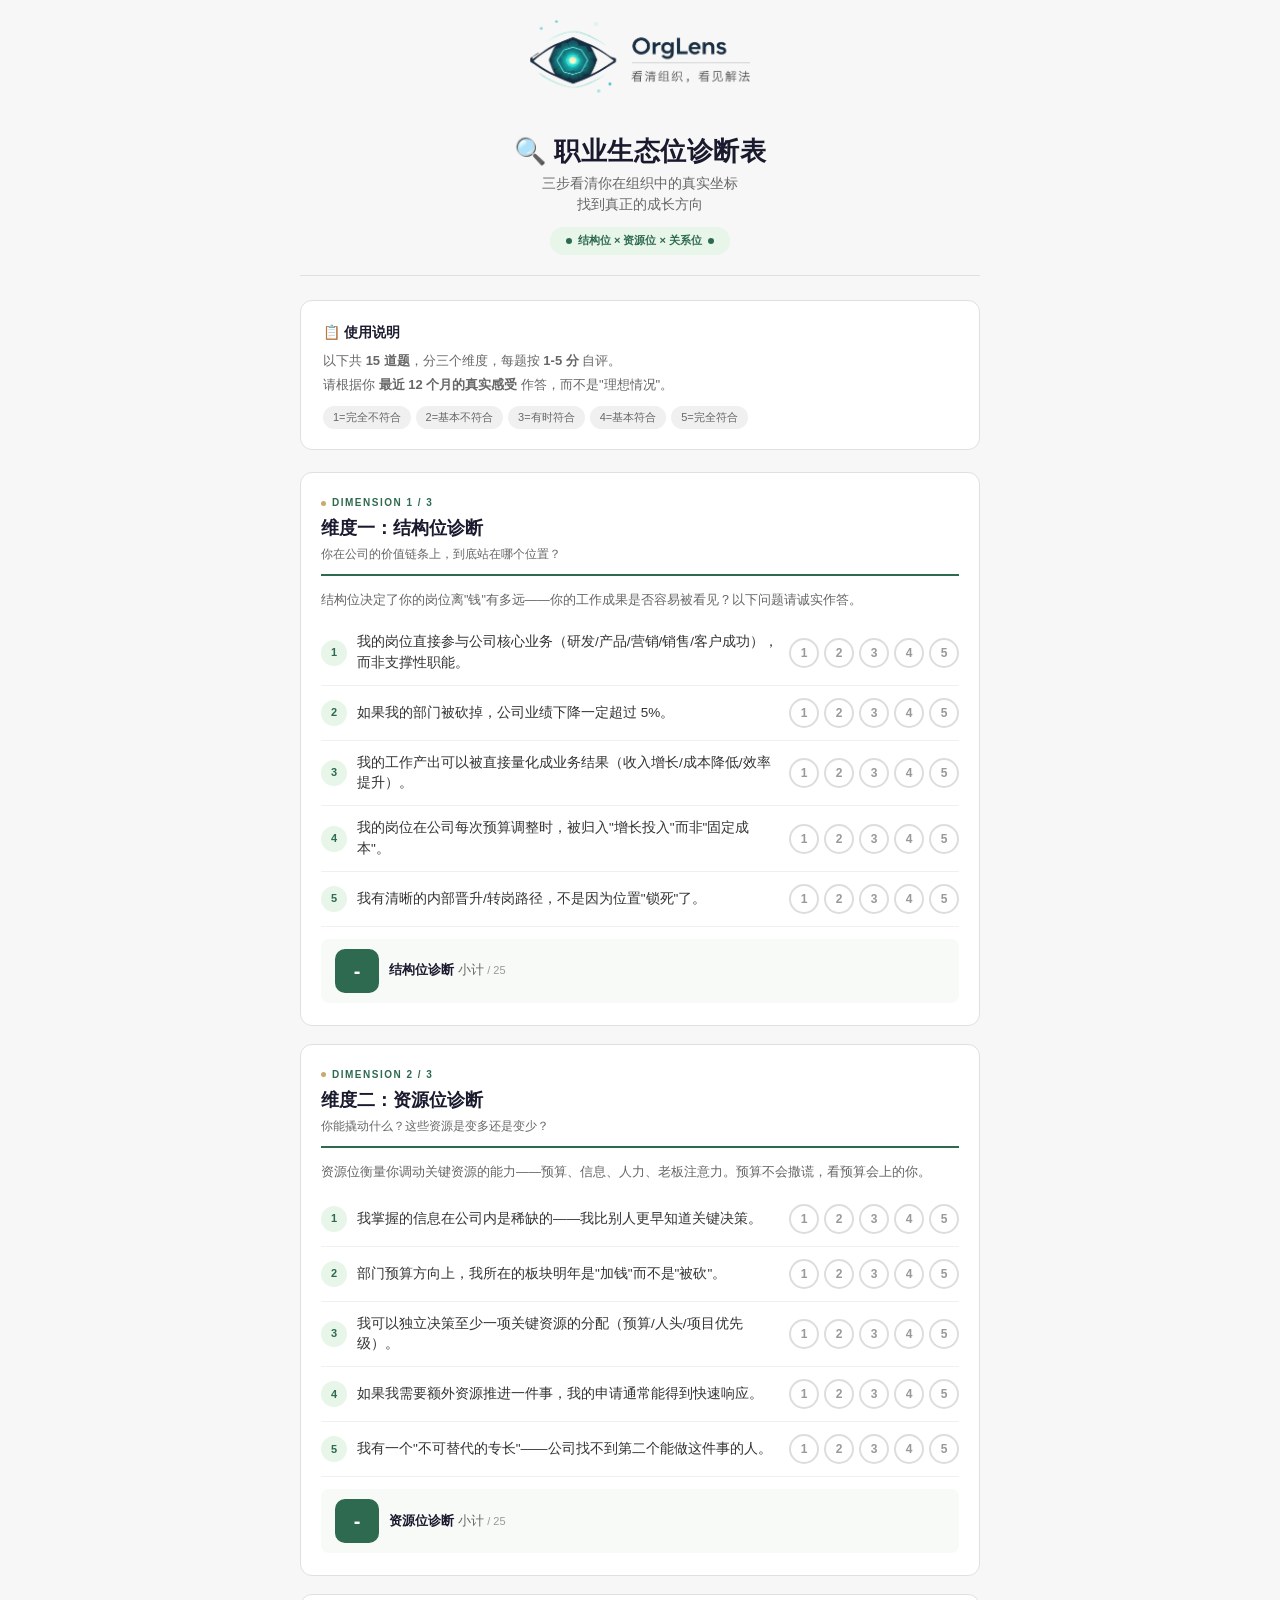
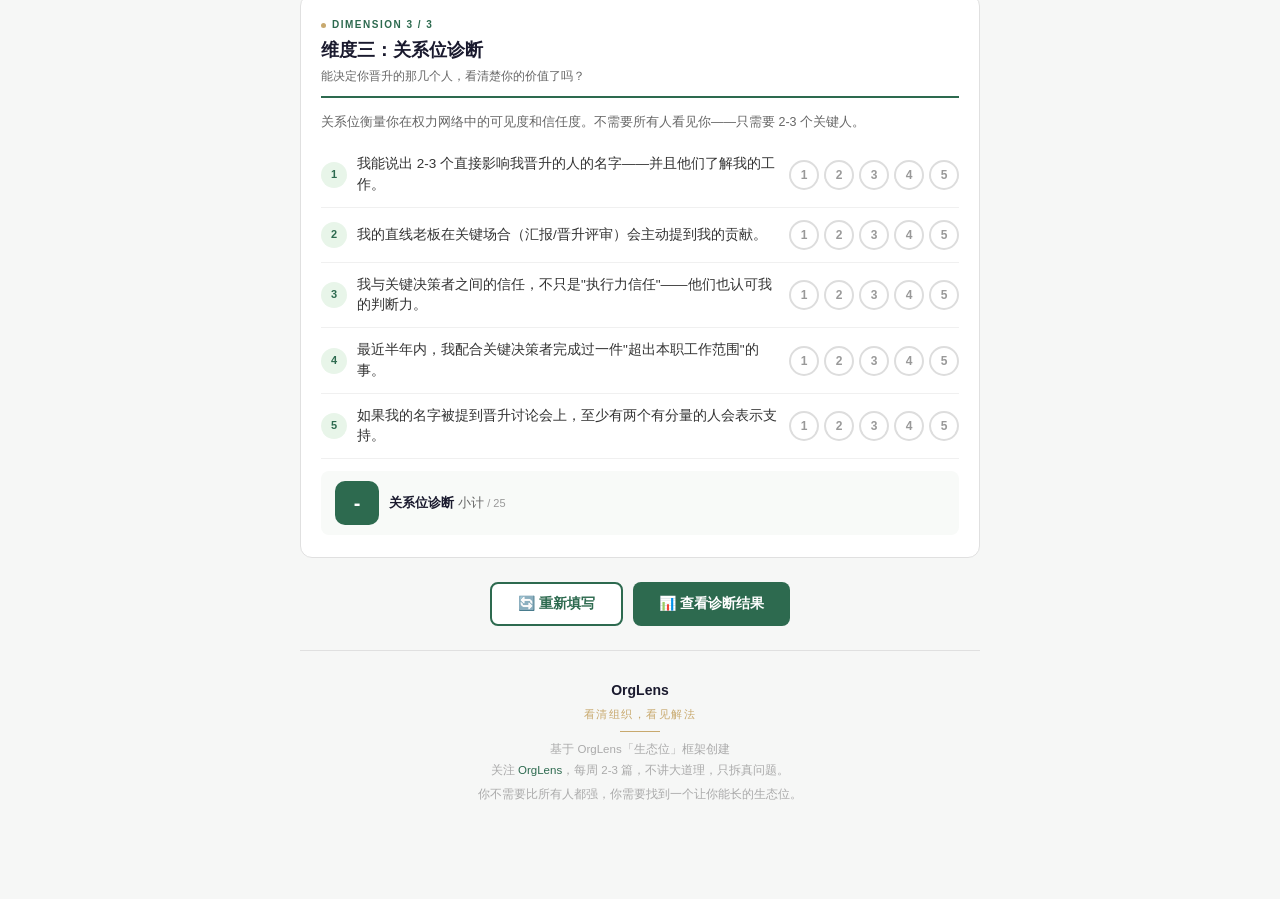
==== commit 8b572348: "微调水印尺寸" ====
--- a/index.html
+++ b/index.html
@@ -22,12 +22,12 @@
 }
 .container{max-width:720px;margin:0 auto;padding:0 20px 80px}
 .brand-bar{text-align:center;padding:20px 0 0}
-.brand-watermark{display:block;max-width:160px;width:50%;height:auto;margin:0 auto 12px}
+.brand-watermark{display:block;max-width:220px;width:60%;height:auto;margin:0 auto 14px;opacity:0.92}
 
 
 .header{text-align:center;padding:28px 0 20px;border-bottom:1px solid var(--border);margin-bottom:24px}
 .header h1{font-size:26px;font-weight:800;color:var(--primary);letter-spacing:.5px;line-height:1.3}
-.header .subtitle{font-size:14px;color:var(--text2);margin-top:6px;line-height:1.5}
+.header .subtitle{font-size:14px;color:var(--text2);margin-top:4px;line-height:1.5}
 .framework-badge{display:inline-flex;align-items:center;gap:6px;margin-top:12px;font-size:11px;color:var(--accent);background:var(--accent-light);padding:5px 16px;border-radius:20px;font-weight:600}
 .framework-badge .dot{width:6px;height:6px;border-radius:50%;background:var(--accent)}
 .instructions{background:var(--card-bg);border-radius:12px;padding:20px 22px;margin-bottom:22px;border:1px solid var(--border)}
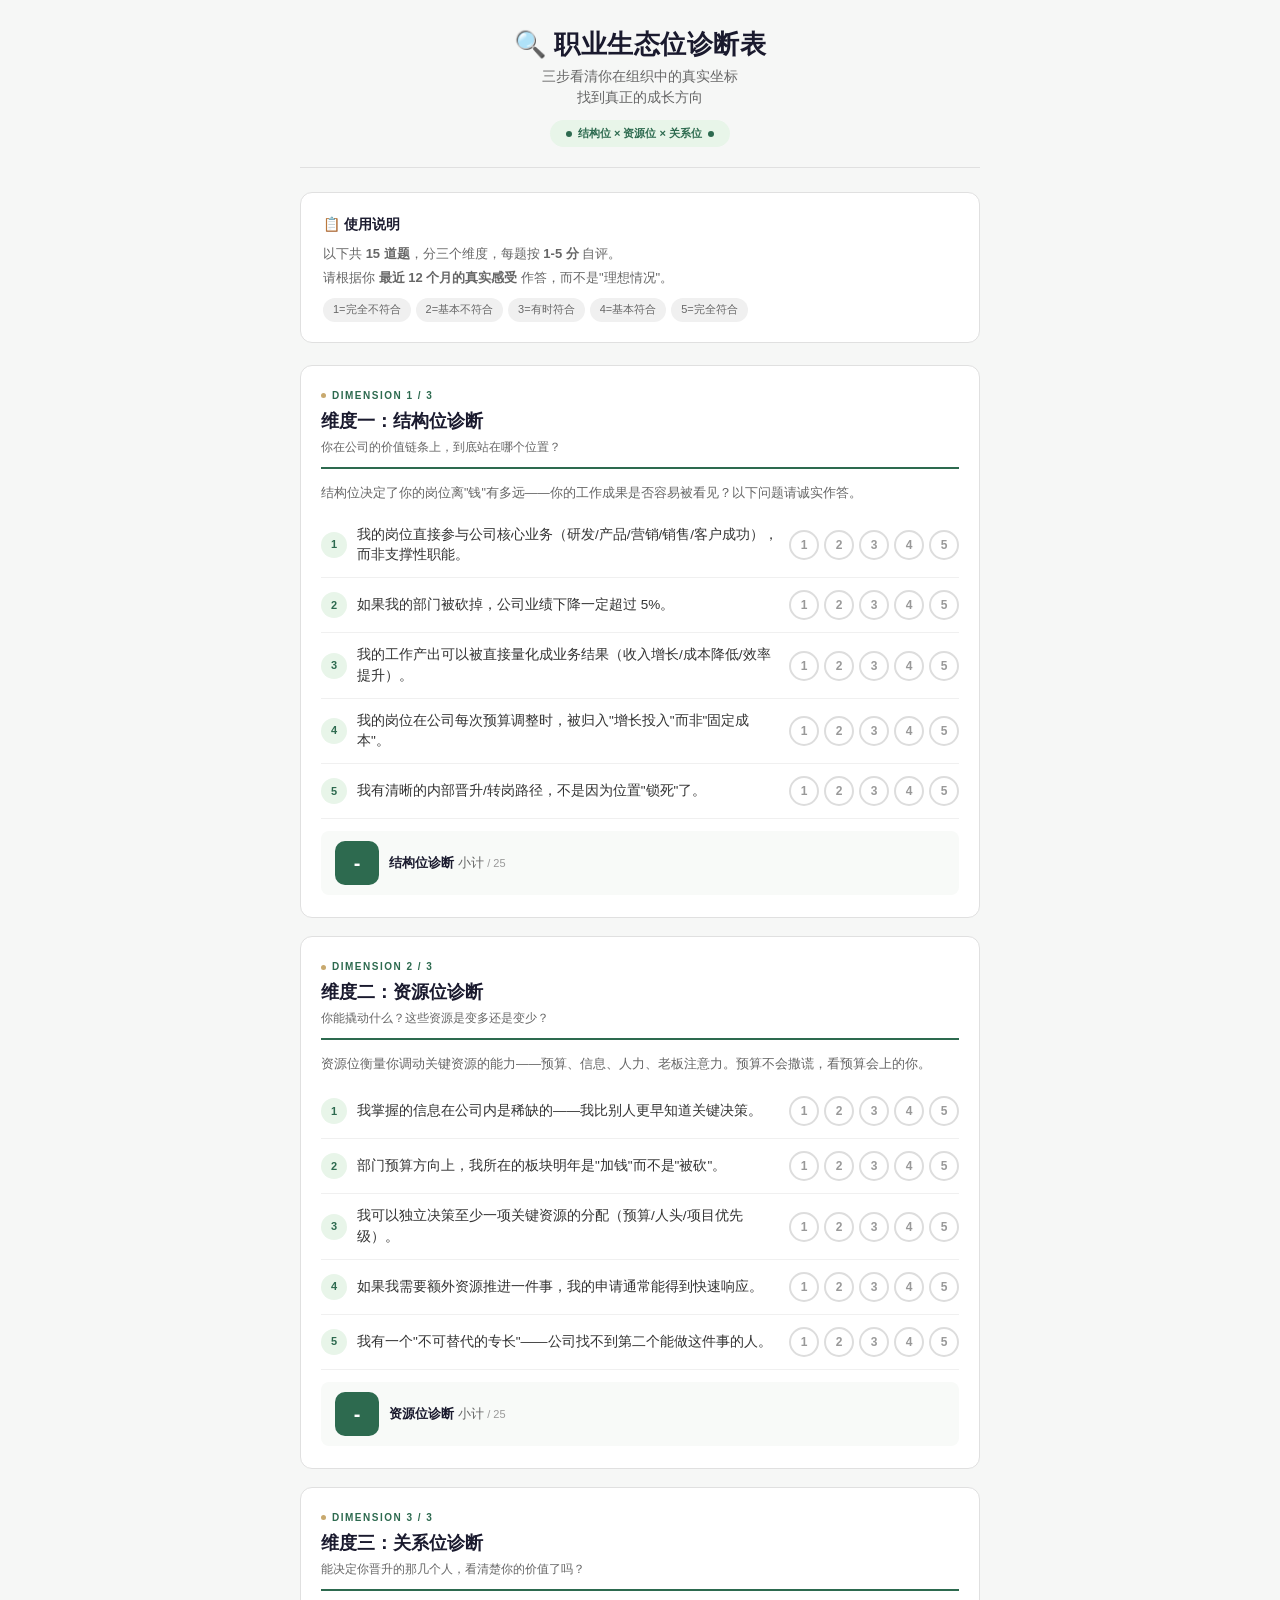
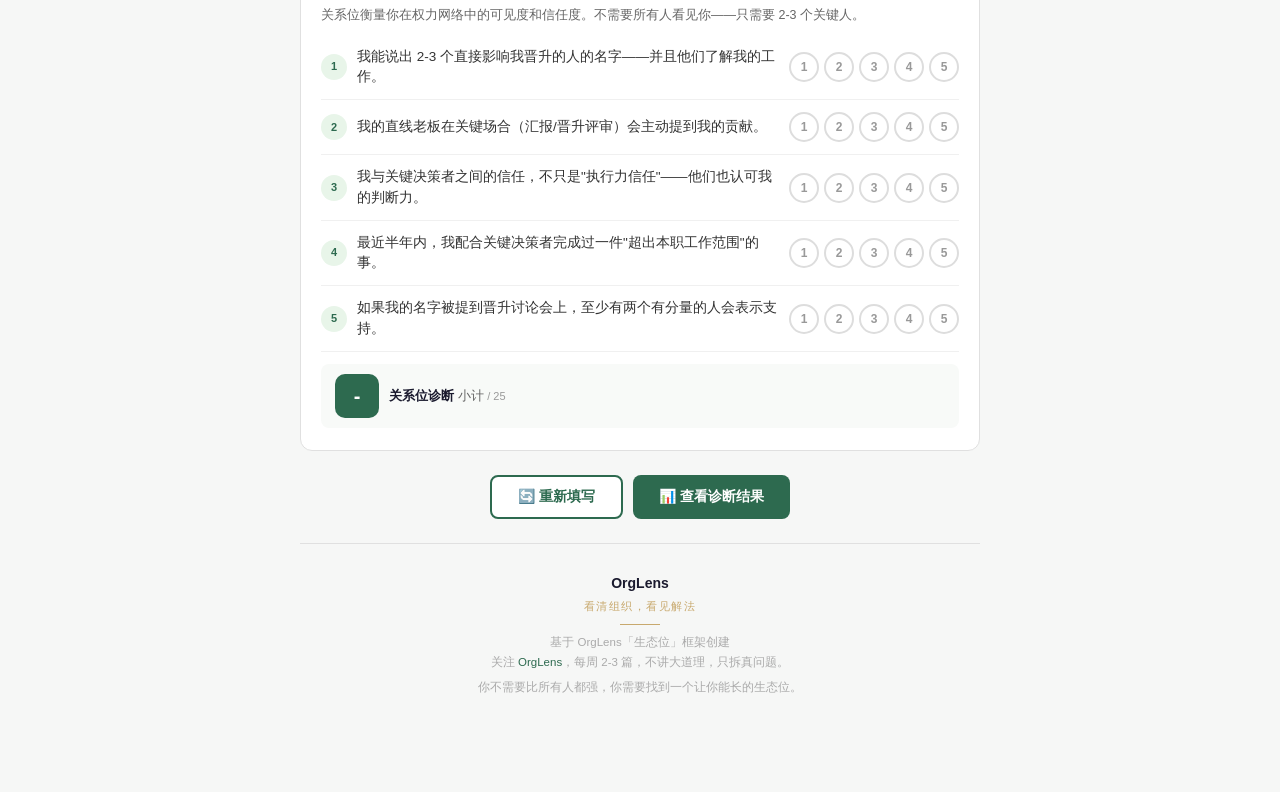
==== commit f80635fc: "去除顶部水印图" ====
--- a/index.html
+++ b/index.html
@@ -21,8 +21,6 @@
 -webkit-tap-highlight-color:transparent
 }
 .container{max-width:720px;margin:0 auto;padding:0 20px 80px}
-.brand-bar{text-align:center;padding:20px 0 0}
-.brand-watermark{display:block;max-width:220px;width:60%;height:auto;margin:0 auto 14px;opacity:0.92}
 
 
 .header{text-align:center;padding:28px 0 20px;border-bottom:1px solid var(--border);margin-bottom:24px}
@@ -119,10 +117,6 @@
 <body>
 <div class="container">
 
-<div class="brand-bar">
-<img class="brand-watermark" src="orglens-logo-cropped.png" alt="OrgLens - 看清组织，看见解法" />
-</div>
-
 <div class="header">
 <h1>🔍 职业生态位诊断表</h1>
 <p class="subtitle">三步看清你在组织中的真实坐标<br>找到真正的成长方向</p>
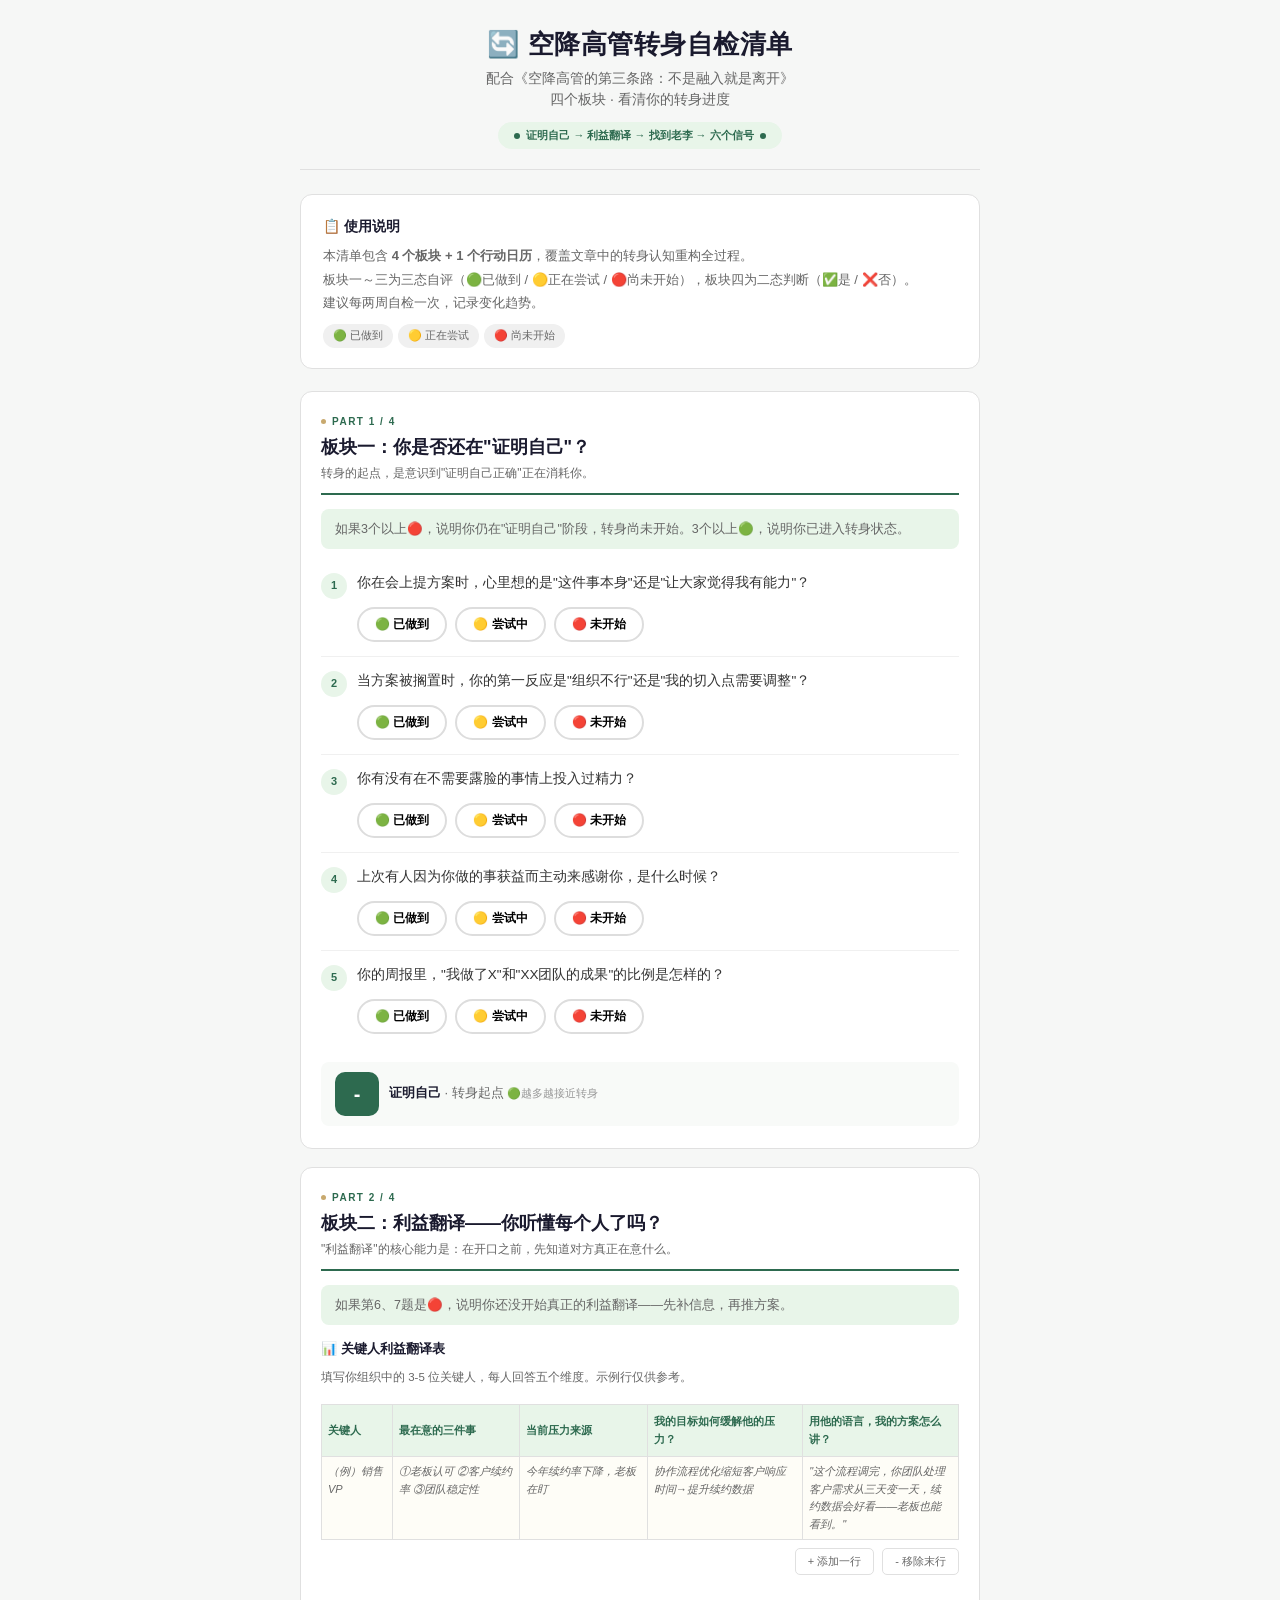
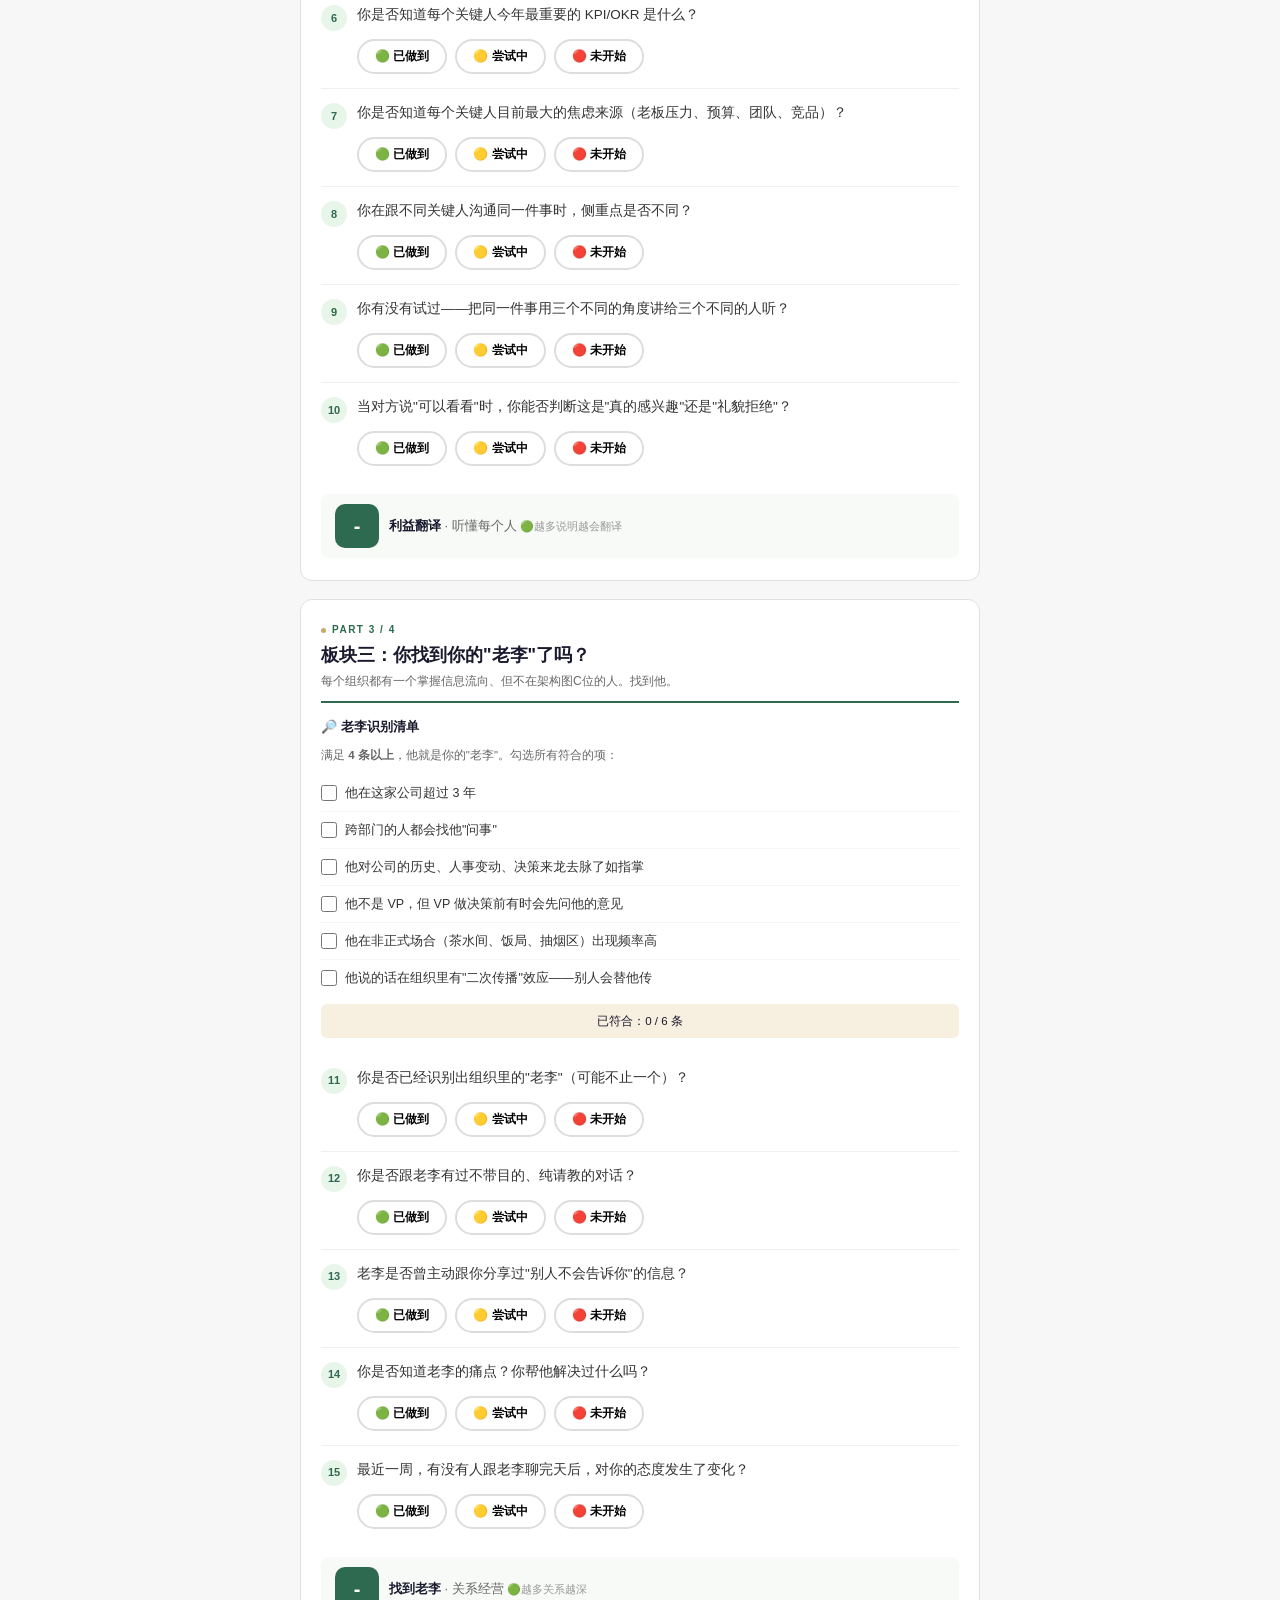
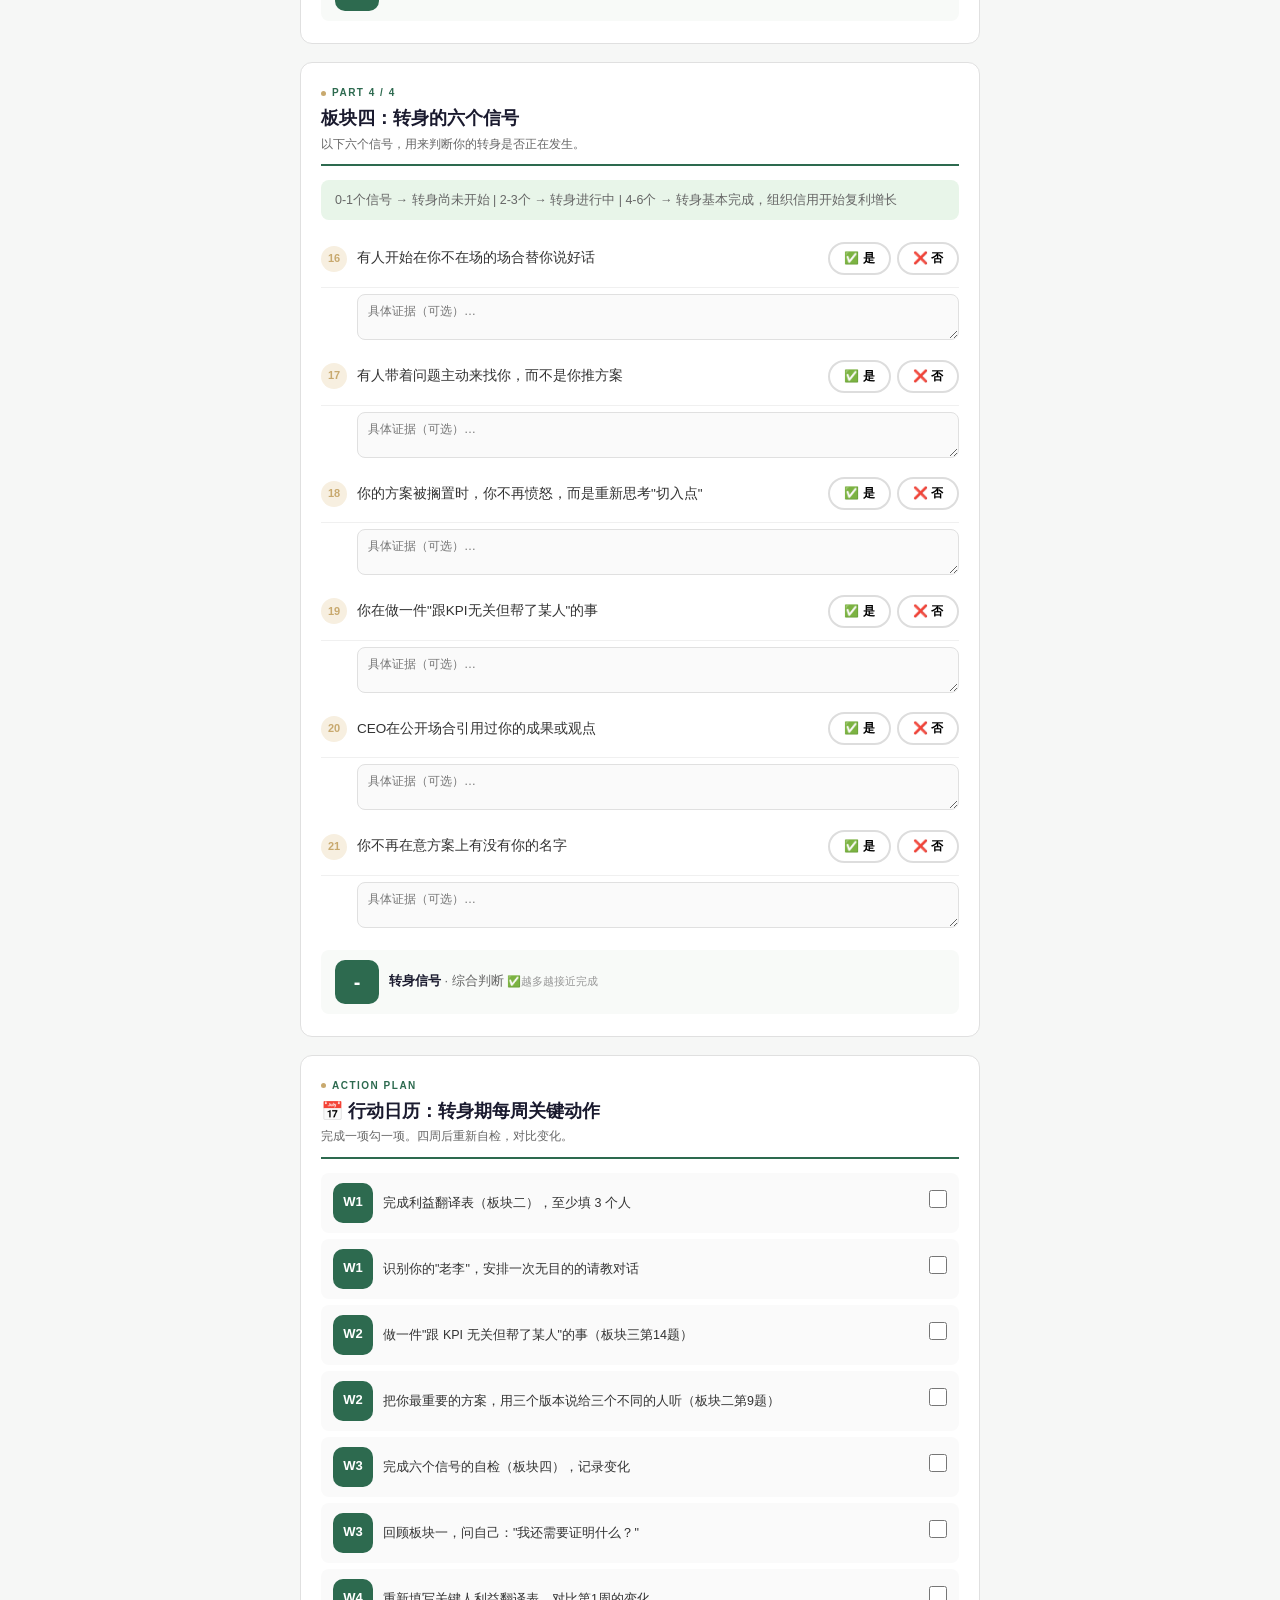
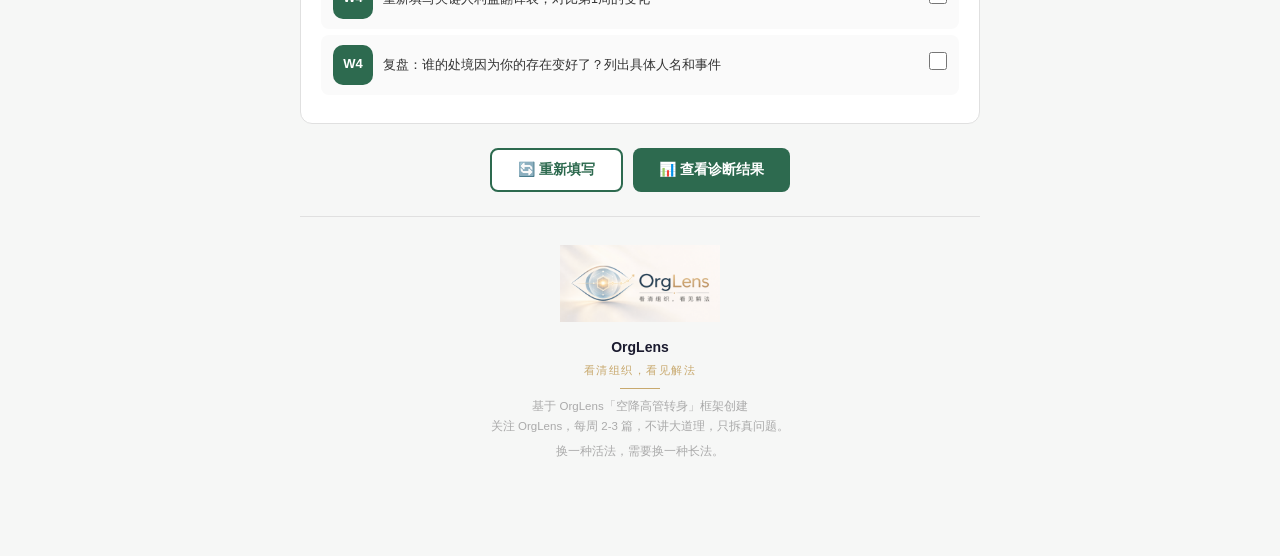
==== commit 5beefa74: "Add files via upload" ====
--- a/index.html
+++ b/index.html
@@ -3,10 +3,10 @@
 <head>
 <meta charset="UTF-8">
 <meta name="viewport" content="width=device-width, initial-scale=1.0, maximum-scale=1.0, user-scalable=no">
-<title>职业生态位诊断表 - OrgLens</title>
-<meta name="description" content="基于OrgLens生态位框架，三步看清你在组织中的真实坐标，找到真正的成长方向。">
-<meta property="og:title" content="职业生态位诊断表 - OrgLens">
-<meta property="og:description" content="15道题，3分钟，看清你的组织生态位。结构位×资源位×关系位。">
+<title>空降高管转身自检清单 - OrgLens</title>
+<meta name="description" content="配合《空降高管的第三条路：不是融入就是离开》，四个板块看清你的转身进度，找到认知重构的卡点。">
+<meta property="og:title" content="空降高管转身自检清单 - OrgLens">
+<meta property="og:description" content="你是否还在证明自己？你能听懂每个关键人的利益吗？你找到你的老李了吗？15分钟，四个板块，看清你的转身进度。">
 <link rel="icon" href="data:image/svg+xml,<svg xmlns='http://www.w3.org/2000/svg' viewBox='0 0 32 32'><circle cx='16' cy='16' r='14' fill='%231a1a2e'/><circle cx='16' cy='16' r='10' fill='none' stroke='%232d6a4f' stroke-width='1.5'/><line x1='5' y1='27' x2='27' y2='5' stroke='%23c8a96e' stroke-width='1.5' opacity='0.6'/><circle cx='16' cy='16' r='3' fill='%232d6a4f'/></svg>">
 <style>
 :root{
@@ -21,11 +21,13 @@
 -webkit-tap-highlight-color:transparent
 }
 .container{max-width:720px;margin:0 auto;padding:0 20px 80px}
-
-
+.brand-bar{display:flex;align-items:center;justify-content:center;gap:10px;padding:18px 0 8px}
+.brand-icon{width:40px;height:40px;flex-shrink:0}
+.brand-name{font-size:18px;font-weight:800;color:var(--primary);letter-spacing:1px;line-height:1.2}
+.brand-tagline{font-size:10px;color:var(--gold);font-weight:500;letter-spacing:1.5px;text-transform:uppercase}
 .header{text-align:center;padding:28px 0 20px;border-bottom:1px solid var(--border);margin-bottom:24px}
 .header h1{font-size:26px;font-weight:800;color:var(--primary);letter-spacing:.5px;line-height:1.3}
-.header .subtitle{font-size:14px;color:var(--text2);margin-top:4px;line-height:1.5}
+.header .subtitle{font-size:14px;color:var(--text2);margin-top:6px;line-height:1.5}
 .framework-badge{display:inline-flex;align-items:center;gap:6px;margin-top:12px;font-size:11px;color:var(--accent);background:var(--accent-light);padding:5px 16px;border-radius:20px;font-weight:600}
 .framework-badge .dot{width:6px;height:6px;border-radius:50%;background:var(--accent)}
 .instructions{background:var(--card-bg);border-radius:12px;padding:20px 22px;margin-bottom:22px;border:1px solid var(--border)}
@@ -40,122 +42,307 @@
 .dim-header .dim-num .dim-dot{width:5px;height:5px;border-radius:50%;background:var(--gold)}
 .dim-header h2{font-size:18px;font-weight:700;margin:3px 0 2px;color:var(--primary)}
 .dim-header .dim-desc{font-size:12px;color:var(--text2)}
-.dim-intro{font-size:12.5px;color:var(--text2);margin-bottom:10px;line-height:1.6}
-.question{padding:12px 0;border-bottom:1px solid #f0f0f0;display:flex;align-items:center;gap:10px}
+.dim-intro{font-size:12.5px;color:var(--text2);margin-bottom:10px;line-height:1.6;background:var(--accent-light);padding:10px 14px;border-radius:8px}
+.question{padding:14px 0;border-bottom:1px solid #f0f0f0}
 .question:last-child{border-bottom:none}
+.q-header{display:flex;align-items:flex-start;gap:10px;margin-bottom:8px}
 .q-num{width:26px;height:26px;border-radius:50%;background:var(--accent-light);color:var(--accent);font-size:11px;font-weight:700;display:flex;align-items:center;justify-content:center;flex-shrink:0}
 .q-text{flex:1;font-size:13.5px;color:#333;line-height:1.5}
-.q-options{display:flex;gap:5px;flex-shrink:0}
-.q-options button{width:30px;height:30px;border-radius:50%;border:2px solid #ddd;background:#fff;font-size:12px;font-weight:600;color:var(--text3);cursor:pointer;transition:all .15s;outline:none}
-.q-options button:hover{border-color:var(--accent);color:var(--accent)}
-.q-options button:active{transform:scale(.92)}
-.q-options button.selected{background:var(--accent);border-color:var(--accent);color:#fff;transform:scale(1.05)}
-.dim-subtotal{margin-top:12px;padding:10px 14px;background:#f8faf8;border-radius:8px;display:flex;align-items:center;gap:10px;font-size:13px}
+.q-options{display:flex;gap:8px;margin-left:36px}
+.q-options button{padding:7px 16px;border-radius:20px;border:2px solid #ddd;background:#fff;font-size:12px;font-weight:600;cursor:pointer;transition:all .15s;outline:none;display:flex;align-items:center;gap:4px}
+.q-options button:hover{border-color:var(--accent)}
+.q-options button:active{transform:scale(.95)}
+.q-options button.selected-green{background:var(--high);border-color:var(--high);color:#fff;transform:scale(1.03)}
+.q-options button.selected-yellow{background:var(--mid);border-color:var(--mid);color:#fff;transform:scale(1.03)}
+.q-options button.selected-red{background:var(--low);border-color:var(--low);color:#fff;transform:scale(1.03)}
+.signal-row{display:flex;align-items:center;padding:12px 0;border-bottom:1px solid #f0f0f0;gap:10px}
+.signal-row:last-child{border-bottom:none}
+.signal-num{width:26px;height:26px;border-radius:50%;background:var(--gold-light);color:var(--gold);font-size:11px;font-weight:700;display:flex;align-items:center;justify-content:center;flex-shrink:0}
+.signal-text{flex:1;font-size:13.5px;color:#333;line-height:1.5}
+.signal-toggle{display:flex;gap:6px;flex-shrink:0}
+.signal-toggle button{padding:6px 14px;border-radius:20px;border:2px solid #ddd;background:#fff;font-size:12px;font-weight:600;cursor:pointer;transition:all .15s;outline:none}
+.signal-toggle button:hover{border-color:var(--accent)}
+.signal-toggle button:active{transform:scale(.95)}
+.signal-toggle button.selected-yes{background:var(--high);border-color:var(--high);color:#fff}
+.signal-toggle button.selected-no{background:var(--low);border-color:var(--low);color:#fff}
+.evidence-box{margin-left:36px;margin-top:6px}
+.evidence-box textarea{width:100%;border:1px solid var(--border);border-radius:8px;padding:8px 10px;font-size:12px;font-family:inherit;resize:vertical;min-height:36px;background:#fafafa;outline:none}
+.evidence-box textarea:focus{border-color:var(--accent);background:#fff}
+.dim-subtotal{margin-top:14px;padding:10px 14px;background:#f8faf8;border-radius:8px;display:flex;align-items:center;gap:10px;font-size:13px}
 .dim-subtotal .score-box{width:44px;height:44px;border-radius:10px;background:var(--accent);color:#fff;display:flex;align-items:center;justify-content:center;font-size:20px;font-weight:800;transition:all .3s}
 .dim-subtotal .label{color:var(--text2)}
 .dim-subtotal .label strong{color:var(--primary)}
-.dim-subtotal .label .outof{color:var(--text3);font-size:11px}
-.btn-row{display:flex;gap:10px;justify-content:center;margin:24px 0}
+.dim-subtotal .label .sub{color:var(--text3);font-size:11px}
+
+/* 利益翻译表 */
+.translation-table{width:100%;border-collapse:collapse;margin-top:10px;font-size:12px}
+.translation-table th{background:var(--accent-light);color:var(--accent);padding:8px 6px;font-size:11px;font-weight:700;text-align:left;border:1px solid var(--border)}
+.translation-table td{padding:6px;border:1px solid var(--border);vertical-align:top}
+.translation-table textarea{width:100%;border:1px solid var(--border);border-radius:6px;padding:6px;font-size:11px;font-family:inherit;resize:vertical;min-height:28px;background:#fafafa;outline:none}
+.translation-table textarea:focus{border-color:var(--accent);background:#fff}
+.translation-table .example td{background:#fefdf7;color:var(--text2);font-size:11px;font-style:italic}
+.table-actions{display:flex;gap:8px;margin-top:8px;justify-content:flex-end}
+.table-actions button{font-size:11px;padding:5px 12px;border-radius:5px;border:1px solid var(--border);background:#fff;color:var(--text2);cursor:pointer;transition:all .15s;outline:none}
+.table-actions button:hover{background:var(--accent-light);border-color:var(--accent);color:var(--accent)}
+
+/* 老李清单 */
+.checklist{margin-top:10px}
+.checklist label{display:flex;align-items:center;gap:8px;padding:8px 0;font-size:12.5px;color:#333;cursor:pointer;border-bottom:1px solid #f5f5f5}
+.checklist label:last-child{border-bottom:none}
+.checklist label input[type=checkbox]{width:16px;height:16px;accent-color:var(--accent);cursor:pointer;flex-shrink:0}
+.checklist-summary{margin-top:8px;padding:8px 12px;background:var(--gold-light);border-radius:6px;font-size:11.5px;color:var(--primary);text-align:center}
+
+/* 行动日历 */
+.action-calendar{margin-top:10px}
+.cal-row{display:flex;align-items:center;padding:10px 12px;background:#fafafa;border-radius:8px;margin-bottom:6px;gap:10px;transition:all .2s}
+.cal-row:hover{background:var(--accent-light)}
+.cal-week{width:40px;height:40px;border-radius:10px;background:var(--accent);color:#fff;display:flex;align-items:center;justify-content:center;font-size:13px;font-weight:700;flex-shrink:0}
+.cal-action{flex:1;font-size:12.5px;color:#333}
+.cal-check{flex-shrink:0}
+.cal-check input{width:18px;height:18px;accent-color:var(--accent);cursor:pointer}
+
+/* 结果区 */
+.btn-row{display:flex;gap:10px;justify-content:center;margin:24px 0;flex-wrap:wrap}
 .btn{padding:11px 26px;border-radius:8px;font-size:14px;font-weight:600;cursor:pointer;border:none;transition:all .2s;outline:none}
 .btn:active{transform:scale(.96)}
 .btn-primary{background:var(--accent);color:#fff}
 .btn-primary:hover{background:#1b5e3b}
 .btn-outline{background:#fff;color:var(--accent);border:2px solid var(--accent)}
 .btn-outline:hover{background:var(--accent-light)}
+
 .results-card{background:var(--card-bg);border-radius:12px;padding:22px 20px;margin-bottom:18px;border:1px solid var(--border);animation:fadeInUp .4s ease-out}
 .results-card h2{font-size:19px;font-weight:700;margin-bottom:14px;text-align:center}
 .result-row{display:flex;align-items:center;padding:10px 0;border-bottom:1px solid #f0f0f0;font-size:13.5px}
 .result-row:last-child{border-bottom:none}
-.result-row .r-name{flex:1;font-weight:600}
-.result-row .r-score{width:80px;text-align:center;font-weight:700;color:var(--accent)}
-.result-row .r-level{width:90px;text-align:center;font-size:12px}
-.result-row .r-level .tag{display:inline-block;padding:2px 10px;border-radius:12px;font-weight:600}
+.result-row .r-name{flex:1;font-weight:600;text-align:left}
+.result-row .r-status{width:100px;text-align:center;font-size:12px}
+.result-row .r-status .tag{display:inline-block;padding:2px 10px;border-radius:12px;font-weight:600}
 .tag-good{background:var(--accent-light);color:var(--high)}
 .tag-ok{background:var(--gold-light);color:#b8860b}
 .tag-bad{background:#fce4ec;color:var(--low)}
+
 .result-total{display:flex;align-items:center;padding:14px 0;background:#f8faf8;border-radius:10px;margin-top:8px;font-size:14px;font-weight:700;justify-content:center;gap:10px}
-.result-total .big-score{font-size:34px;font-weight:800;color:var(--accent)}
-.diagnosis{background:var(--card-bg);border-radius:12px;padding:22px 20px;margin-bottom:18px;border:2px solid var(--accent);text-align:center;animation:fadeInUp .4s ease-out}
-.diagnosis .emoji{font-size:44px;margin-bottom:6px}
-.diagnosis .level-text{font-size:20px;font-weight:800;margin-bottom:4px}
-.diagnosis .advice{font-size:13.5px;color:#555;margin-top:6px;line-height:1.8}
-.traps-card{background:var(--card-bg);border-radius:12px;padding:22px 20px;margin-bottom:18px;border:1px solid var(--border);animation:fadeInUp .4s ease-out}
-.traps-card h2{font-size:17px;font-weight:700;margin-bottom:12px}
-.trap-intro{font-size:12.5px;color:var(--text2);margin-bottom:12px}
-.trap-item{padding:11px 14px;margin-bottom:6px;border-radius:8px;border-left:4px solid var(--border);background:#fafafa;transition:all .2s}
-.trap-item.active{background:#fff5f5;border-left-color:var(--low)}
-.trap-item h4{font-size:13px;margin-bottom:3px}
-.trap-desc{font-size:12px;color:var(--text2);margin-bottom:4px}
-.trap-checkboxes{margin-top:4px}
-.trap-checkboxes label{display:block;font-size:11.5px;margin:2px 0;color:#555;cursor:pointer;padding:2px 0}
-.trap-checkboxes label input{margin-right:6px}
-.trap-count{font-size:10.5px;color:var(--text3);margin-top:3px}
-.plan-card{background:var(--card-bg);border-radius:12px;padding:22px 20px;margin-bottom:18px;border:1px solid var(--border);animation:fadeInUp .4s ease-out}
-.plan-card h2{font-size:17px;font-weight:700;margin-bottom:14px}
-.plan-card textarea{width:100%;border:1px solid var(--border);border-radius:8px;padding:10px 12px;font-size:12.5px;font-family:inherit;resize:vertical;min-height:42px;background:#fafafa;outline:none;margin-bottom:6px}
-.plan-card textarea:focus{border-color:var(--accent);background:#fff}
-.plan-label{font-size:12.5px;font-weight:600;color:var(--primary);margin:10px 0 4px}
+.result-total .emoji{font-size:36px}
+.result-total .stage-text{font-size:18px;font-weight:800}
+
+.diagnosis{background:var(--card-bg);border-radius:12px;padding:22px 20px;margin-bottom:18px;border:2px solid var(--accent);animation:fadeInUp .4s ease-out}
+.diagnosis .emoji{font-size:44px;margin-bottom:6px;text-align:center}
+.diagnosis .level-text{font-size:20px;font-weight:800;margin-bottom:12px;text-align:center}
+.diagnosis .advice{font-size:13.5px;color:#555;line-height:1.9;text-align:left;padding:0 8px}
+.diagnosis .advice p{margin:4px 0}
+
+.next-steps-card{background:var(--card-bg);border-radius:12px;padding:22px 20px;margin-bottom:18px;border:1px solid var(--border);animation:fadeInUp .4s ease-out}
+.next-steps-card h2{font-size:17px;font-weight:700;margin-bottom:12px}
+.next-steps-card .ns-item{padding:10px 14px;margin-bottom:6px;border-radius:8px;background:#fafafa;font-size:13px;border-left:4px solid var(--accent);line-height:1.7}
+.next-steps-card .ns-item strong{color:var(--accent)}
+.next-steps-card .ns-ref{font-size:12px;color:var(--text2);margin-top:8px}
+
+.stats-grid{display:grid;grid-template-columns:repeat(4,1fr);gap:8px;margin-bottom:16px}
+.stat-box{background:var(--accent-light);border-radius:10px;padding:12px 8px;text-align:center}
+.stat-box .stat-num{font-size:26px;font-weight:800;color:var(--accent)}
+.stat-box .stat-label{font-size:10px;color:var(--text2);margin-top:2px}
+
 .footer{text-align:center;padding:28px 0 16px;color:#aaa;font-size:11.5px;border-top:1px solid var(--border);margin-top:20px}
 .footer-brand{font-weight:700;color:var(--primary);font-size:14px;margin-bottom:4px}
 .footer-tagline{color:var(--gold);font-size:11px;letter-spacing:1.5px;margin-bottom:8px}
 .footer-divider{width:40px;height:1px;background:var(--gold);margin:8px auto}
 .footer a{color:var(--accent);text-decoration:none}
+
 .hidden{display:none!important}
 @keyframes fadeInUp{from{opacity:0;transform:translateY(12px)}to{opacity:1;transform:translateY(0)}}
+
 @media(max-width:500px){
 .container{padding:0 12px 60px}
-.header h1{font-size:22px}
-.q-options button{width:27px;height:27px;font-size:11px}
-.q-options{gap:3px}
-.question{gap:6px;padding:10px 0}
-.q-text{font-size:12.5px}
+.header h1{font-size:21px}
+.q-options{margin-left:0;gap:6px}
+.q-options button{padding:6px 12px;font-size:11px}
 .btn{padding:10px 20px;font-size:13px}
 .dim-card{padding:16px 14px}
+.stats-grid{grid-template-columns:repeat(2,1fr)}
+.translation-table{display:block;overflow-x:auto}
 }
 </style>
 </head>
 <body>
 <div class="container">
 
+
+
 <div class="header">
-<h1>🔍 职业生态位诊断表</h1>
-<p class="subtitle">三步看清你在组织中的真实坐标<br>找到真正的成长方向</p>
-<div class="framework-badge"><span class="dot"></span> 结构位 × 资源位 × 关系位 <span class="dot"></span></div>
+<h1>🔄 空降高管转身自检清单</h1>
+<p class="subtitle">配合《空降高管的第三条路：不是融入就是离开》<br>四个板块 · 看清你的转身进度</p>
+<div class="framework-badge"><span class="dot"></span> 证明自己 → 利益翻译 → 找到老李 → 六个信号 <span class="dot"></span></div>
 </div>
 
 <div class="instructions">
 <h3>📋 使用说明</h3>
-<p>以下共 <strong>15 道题</strong>，分三个维度，每题按 <strong>1-5 分</strong> 自评。</p>
-<p>请根据你 <strong>最近 12 个月的真实感受</strong> 作答，而不是"理想情况"。</p>
+<p>本清单包含 <strong>4 个板块 + 1 个行动日历</strong>，覆盖文章中的转身认知重构全过程。</p>
+<p>板块一～三为三态自评（🟢已做到 / 🟡正在尝试 / 🔴尚未开始），板块四为二态判断（✅是 / ❌否）。</p>
+<p>建议每两周自检一次，记录变化趋势。</p>
 <div class="scale-badge">
-<span>1=完全不符合</span><span>2=基本不符合</span><span>3=有时符合</span><span>4=基本符合</span><span>5=完全符合</span>
-</div>
-</div>
-
-<div id="dims"></div>
+<span>🟢 已做到</span><span>🟡 正在尝试</span><span>🔴 尚未开始</span>
+</div>
+</div>
+
+<!-- ===== 板块一：你是否还在"证明自己"？ ===== -->
+<div class="dim-card" id="dim-p1">
+<div class="dim-header">
+<div class="dim-num"><span class="dim-dot"></span> Part 1 / 4</div>
+<h2>板块一：你是否还在"证明自己"？</h2>
+<div class="dim-desc">转身的起点，是意识到"证明自己正确"正在消耗你。</div>
+</div>
+<div class="dim-intro">如果3个以上🔴，说明你仍在"证明自己"阶段，转身尚未开始。3个以上🟢，说明你已进入转身状态。</div>
+<div id="q-p1"></div>
+<div class="dim-subtotal" id="sub-p1">
+<div class="score-box" id="score-p1">-</div>
+<div class="label"><strong>证明自己</strong> · 转身起点 <span class="sub">🟢越多越接近转身</span></div>
+</div>
+</div>
+
+<!-- ===== 板块二：利益翻译 ===== -->
+<div class="dim-card" id="dim-p2">
+<div class="dim-header">
+<div class="dim-num"><span class="dim-dot"></span> Part 2 / 4</div>
+<h2>板块二：利益翻译——你听懂每个人了吗？</h2>
+<div class="dim-desc">"利益翻译"的核心能力是：在开口之前，先知道对方真正在意什么。</div>
+</div>
+<div class="dim-intro">如果第6、7题是🔴，说明你还没开始真正的利益翻译——先补信息，再推方案。</div>
+
+<h4 style="font-size:13px;margin:14px 0 8px;color:var(--primary)">📊 关键人利益翻译表</h4>
+<p style="font-size:11.5px;color:var(--text2);margin-bottom:8px">填写你组织中的 3-5 位关键人，每人回答五个维度。示例行仅供参考。</p>
+<div style="overflow-x:auto">
+<table class="translation-table" id="trans-table">
+<thead>
+<tr><th style="width:10%">关键人</th><th style="width:18%">最在意的三件事</th><th style="width:18%">当前压力来源</th><th style="width:22%">我的目标如何缓解他的压力？</th><th style="width:22%">用他的语言，我的方案怎么讲？</th></tr>
+</thead>
+<tbody>
+<tr class="example">
+<td>（例）销售VP</td>
+<td>①老板认可 ②客户续约率 ③团队稳定性</td>
+<td>今年续约率下降，老板在盯</td>
+<td>协作流程优化缩短客户响应时间→提升续约数据</td>
+<td>"这个流程调完，你团队处理客户需求从三天变一天，续约数据会好看——老板也能看到。"</td>
+</tr>
+</tbody>
+</table>
+</div>
+<div class="table-actions">
+<button onclick="addTransRow()">+ 添加一行</button>
+<button onclick="removeTransRow()">- 移除末行</button>
+</div>
+
+<div id="q-p2" style="margin-top:16px"></div>
+<div class="dim-subtotal" id="sub-p2">
+<div class="score-box" id="score-p2">-</div>
+<div class="label"><strong>利益翻译</strong> · 听懂每个人 <span class="sub">🟢越多说明越会翻译</span></div>
+</div>
+</div>
+
+<!-- ===== 板块三：老李 ===== -->
+<div class="dim-card" id="dim-p3">
+<div class="dim-header">
+<div class="dim-num"><span class="dim-dot"></span> Part 3 / 4</div>
+<h2>板块三：你找到你的"老李"了吗？</h2>
+<div class="dim-desc">每个组织都有一个掌握信息流向、但不在架构图C位的人。找到他。</div>
+</div>
+
+<h4 style="font-size:13px;margin:10px 0 8px;color:var(--primary)">🔎 老李识别清单</h4>
+<p style="font-size:11.5px;color:var(--text2);margin-bottom:6px">满足 <strong>4 条以上</strong>，他就是你的"老李"。勾选所有符合的项：</p>
+<div class="checklist" id="laoli-checklist">
+<label><input type="checkbox" data-li="1"> 他在这家公司超过 3 年</label>
+<label><input type="checkbox" data-li="2"> 跨部门的人都会找他"问事"</label>
+<label><input type="checkbox" data-li="3"> 他对公司的历史、人事变动、决策来龙去脉了如指掌</label>
+<label><input type="checkbox" data-li="4"> 他不是 VP，但 VP 做决策前有时会先问他的意见</label>
+<label><input type="checkbox" data-li="5"> 他在非正式场合（茶水间、饭局、抽烟区）出现频率高</label>
+<label><input type="checkbox" data-li="6"> 他说的话在组织里有"二次传播"效应——别人会替他传</label>
+</div>
+<div class="checklist-summary" id="laoli-summary">已符合：0 / 6 条</div>
+
+<div id="q-p3" style="margin-top:16px"></div>
+<div class="dim-subtotal" id="sub-p3">
+<div class="score-box" id="score-p3">-</div>
+<div class="label"><strong>找到老李</strong> · 关系经营 <span class="sub">🟢越多关系越深</span></div>
+</div>
+</div>
+
+<!-- ===== 板块四：六个信号 ===== -->
+<div class="dim-card" id="dim-p4">
+<div class="dim-header">
+<div class="dim-num"><span class="dim-dot"></span> Part 4 / 4</div>
+<h2>板块四：转身的六个信号</h2>
+<div class="dim-desc">以下六个信号，用来判断你的转身是否正在发生。</div>
+</div>
+<div class="dim-intro">
+0-1个信号 → 转身尚未开始 | 2-3个 → 转身进行中 | 4-6个 → 转身基本完成，组织信用开始复利增长
+</div>
+<div id="q-p4"></div>
+<div class="dim-subtotal" id="sub-p4">
+<div class="score-box" id="score-p4">-</div>
+<div class="label"><strong>转身信号</strong> · 综合判断 <span class="sub">✅越多越接近完成</span></div>
+</div>
+</div>
+
+<!-- ===== 行动日历 ===== -->
+<div class="dim-card" id="dim-cal">
+<div class="dim-header">
+<div class="dim-num"><span class="dim-dot"></span> Action Plan</div>
+<h2>📅 行动日历：转身期每周关键动作</h2>
+<div class="dim-desc">完成一项勾一项。四周后重新自检，对比变化。</div>
+</div>
+<div class="action-calendar">
+<div class="cal-row">
+<div class="cal-week">W1</div>
+<div class="cal-action">完成利益翻译表（板块二），至少填 3 个人</div>
+<div class="cal-check"><input type="checkbox" data-cal="1"></div>
+</div>
+<div class="cal-row">
+<div class="cal-week">W1</div>
+<div class="cal-action">识别你的"老李"，安排一次无目的的请教对话</div>
+<div class="cal-check"><input type="checkbox" data-cal="2"></div>
+</div>
+<div class="cal-row">
+<div class="cal-week">W2</div>
+<div class="cal-action">做一件"跟 KPI 无关但帮了某人"的事（板块三第14题）</div>
+<div class="cal-check"><input type="checkbox" data-cal="3"></div>
+</div>
+<div class="cal-row">
+<div class="cal-week">W2</div>
+<div class="cal-action">把你最重要的方案，用三个版本说给三个不同的人听（板块二第9题）</div>
+<div class="cal-check"><input type="checkbox" data-cal="4"></div>
+</div>
+<div class="cal-row">
+<div class="cal-week">W3</div>
+<div class="cal-action">完成六个信号的自检（板块四），记录变化</div>
+<div class="cal-check"><input type="checkbox" data-cal="5"></div>
+</div>
+<div class="cal-row">
+<div class="cal-week">W3</div>
+<div class="cal-action">回顾板块一，问自己："我还需要证明什么？"</div>
+<div class="cal-check"><input type="checkbox" data-cal="6"></div>
+</div>
+<div class="cal-row">
+<div class="cal-week">W4</div>
+<div class="cal-action">重新填写关键人利益翻译表，对比第1周的变化</div>
+<div class="cal-check"><input type="checkbox" data-cal="7"></div>
+</div>
+<div class="cal-row">
+<div class="cal-week">W4</div>
+<div class="cal-action">复盘：谁的处境因为你的存在变好了？列出具体人名和事件</div>
+<div class="cal-check"><input type="checkbox" data-cal="8"></div>
+</div>
+</div>
+</div>
 
 <div class="btn-row">
 <button class="btn btn-outline" onclick="resetAll()">🔄 重新填写</button>
 <button class="btn btn-primary" onclick="scrollToResults()">📊 查看诊断结果</button>
 </div>
 
+<!-- ===== 结果区 ===== -->
 <div id="results-section" class="hidden">
-<div class="results-card" id="results-summary"></div>
+<div id="results-summary"></div>
 <div class="diagnosis" id="diagnosis-box"></div>
-<div class="traps-card" id="traps-card"></div>
-<div class="plan-card">
-<h2>✍️ 我的行动计划</h2>
-<div class="plan-label">我最需要突破的维度是：</div>
-<textarea rows="2" placeholder="写下你最想改善的维度……"></textarea>
-<div class="plan-label">我最可能陷入的陷阱是：</div>
-<textarea rows="2" placeholder="对照上面的陷阱检核，哪个最像你？"></textarea>
-<div class="plan-label">我接下来 3 个月要做的第一件事：</div>
-<textarea rows="2" placeholder="一个具体、可衡量的行动……"></textarea>
-<div class="plan-label">关键里程碑：</div>
-<textarea rows="2" placeholder="达成什么就算成功了？"></textarea>
-<div class="plan-label">我需要的帮助/资源：</div>
-<textarea rows="2" placeholder="人、钱、信息、权限……"></textarea>
-</div>
+<div class="next-steps-card" id="next-steps"></div>
 <div class="btn-row">
 <button class="btn btn-outline" onclick="window.print()">🖨️ 打印结果</button>
 <button class="btn btn-outline" onclick="shareResults()">📤 复制结果</button>
@@ -163,114 +350,264 @@
 </div>
 
 <div class="footer">
+<img src="orglens-logo.png" alt="OrgLens · 看清组织，看见解法" class="footer-logo" style="max-width:160px;margin-bottom:8px">
 <div class="footer-brand">OrgLens</div>
 <div class="footer-tagline">看清组织，看见解法</div>
 <div class="footer-divider"></div>
-<p>基于 OrgLens「生态位」框架创建</p>
-<p style="margin-top:2px">关注 <a href="#">OrgLens</a>，每周 2-3 篇，不讲大道理，只拆真问题。</p>
-<p style="margin-top:6px">你不需要比所有人都强，你需要找到一个让你能长的生态位。</p>
+<p>基于 OrgLens「空降高管转身」框架创建</p>
+<p style="margin-top:2px">关注 OrgLens，每周 2-3 篇，不讲大道理，只拆真问题。</p>
+<p style="margin-top:6px">换一种活法，需要换一种长法。</p>
 </div>
 </div>
 
 <script>
-const DIMS=[{id:'structure',title:'维度一：结构位诊断',subtitle:'你在公司的价值链条上，到底站在哪个位置？',intro:'结构位决定了你的岗位离"钱"有多远——你的工作成果是否容易被看见？以下问题请诚实作答。',questions:['我的岗位直接参与公司核心业务（研发/产品/营销/销售/客户成功），而非支撑性职能。','如果我的部门被砍掉，公司业绩下降一定超过 5%。','我的工作产出可以被直接量化成业务结果（收入增长/成本降低/效率提升）。','我的岗位在公司每次预算调整时，被归入"增长投入"而非"固定成本"。','我有清晰的内部晋升/转岗路径，不是因为位置"锁死"了。']},{id:'resource',title:'维度二：资源位诊断',subtitle:'你能撬动什么？这些资源是变多还是变少？',intro:'资源位衡量你调动关键资源的能力——预算、信息、人力、老板注意力。预算不会撒谎，看预算会上的你。',questions:['我掌握的信息在公司内是稀缺的——我比别人更早知道关键决策。','部门预算方向上，我所在的板块明年是"加钱"而不是"被砍"。','我可以独立决策至少一项关键资源的分配（预算/人头/项目优先级）。','如果我需要额外资源推进一件事，我的申请通常能得到快速响应。','我有一个"不可替代的专长"——公司找不到第二个能做这件事的人。']},{id:'relation',title:'维度三：关系位诊断',subtitle:'能决定你晋升的那几个人，看清楚你的价值了吗？',intro:'关系位衡量你在权力网络中的可见度和信任度。不需要所有人看见你——只需要 2-3 个关键人。',questions:['我能说出 2-3 个直接影响我晋升的人的名字——并且他们了解我的工作。','我的直线老板在关键场合（汇报/晋升评审）会主动提到我的贡献。','我与关键决策者之间的信任，不只是"执行力信任"——他们也认可我的判断力。','最近半年内，我配合关键决策者完成过一件"超出本职工作范围"的事。','如果我的名字被提到晋升讨论会上，至少有两个有分量的人会表示支持。']}];
-
-const TRAPS=[{name:'陷阱一：核心区外',desc:'你在非核心部门，做再多也很难被看见',signals:['我所在的部门每次预算被砍都在第一批','我的岗位在裁员名单里基本逃不掉','我的工作成果很难被量化成"业务结果"']},{name:'陷阱二：饱和位',desc:'你做得好，但上面没有位置了',signals:['我的老板不可能在 2 年内晋升或离开','我们部门没有扩编计划','我的层级上已经至少有 2 个比我资历老的人']},{name:'陷阱三：可替代位',desc:'你做得多，但换别人 3 个月也能做',signals:['我休假期间，团队运转一切正常','我的产出可以被拆解成标准 SOP','换一个人，3 个月后差异就消失了']},{name:'陷阱四：标签位',desc:'你很优秀，但在组织眼里你"只是这个"',signals:['我想尝试新方向，但总是被认为"强项不在这里"','我被分派的任务越来越同质化','同事提起我时，只会用某一个标签描述我']}];
-
-let scores={structure:[0,0,0,0,0],resource:[0,0,0,0,0],relation:[0,0,0,0,0]};
-
-function renderDims(){
-let h='';
-DIMS.forEach((d,di)=>{
-h+=`<div class="dim-card" id="dim-${d.id}"><div class="dim-header"><div class="dim-num"><span class="dim-dot"></span> Dimension ${di+1} / 3</div><h2>${d.title}</h2><div class="dim-desc">${d.subtitle}</div></div><div class="dim-intro">${d.intro}</div>`;
-d.questions.forEach((q,qi)=>{
-h+=`<div class="question"><div class="q-num">${qi+1}</div><div class="q-text">${q}</div><div class="q-options">`;
-for(let s=1;s<=5;s++)h+=`<button onclick="pick('${d.id}',${qi},${s},this)">${s}</button>`;
-h+=`</div></div>`;
+// Questions data
+const P1_QUESTIONS = [
+  '你在会上提方案时，心里想的是"这件事本身"还是"让大家觉得我有能力"？',
+  '当方案被搁置时，你的第一反应是"组织不行"还是"我的切入点需要调整"？',
+  '你有没有在不需要露脸的事情上投入过精力？',
+  '上次有人因为你做的事获益而主动来感谢你，是什么时候？',
+  '你的周报里，"我做了X"和"XX团队的成果"的比例是怎样的？'
+];
+
+const P2_QUESTIONS = [
+  '你是否知道每个关键人今年最重要的 KPI/OKR 是什么？',
+  '你是否知道每个关键人目前最大的焦虑来源（老板压力、预算、团队、竞品）？',
+  '你在跟不同关键人沟通同一件事时，侧重点是否不同？',
+  '你有没有试过——把同一件事用三个不同的角度讲给三个不同的人听？',
+  '当对方说"可以看看"时，你能否判断这是"真的感兴趣"还是"礼貌拒绝"？'
+];
+
+const P3_QUESTIONS = [
+  '你是否已经识别出组织里的"老李"（可能不止一个）？',
+  '你是否跟老李有过不带目的、纯请教的对话？',
+  '老李是否曾主动跟你分享过"别人不会告诉你"的信息？',
+  '你是否知道老李的痛点？你帮他解决过什么吗？',
+  '最近一周，有没有人跟老李聊完天后，对你的态度发生了变化？'
+];
+
+const P4_SIGNALS = [
+  '有人开始在你不在场的场合替你说好话',
+  '有人带着问题主动来找你，而不是你推方案',
+  '你的方案被搁置时，你不再愤怒，而是重新思考"切入点"',
+  '你在做一件"跟KPI无关但帮了某人"的事',
+  'CEO在公开场合引用过你的成果或观点',
+  '你不再在意方案上有没有你的名字'
+];
+
+// Score storage: 0=unset, 1=red(🔴/❌), 2=yellow, 3=green(🟢/✅)
+let scores = {p1: [0,0,0,0,0], p2: [0,0,0,0,0], p3: [0,0,0,0,0], p4: [0,0,0,0,0,0]};
+
+function renderAllQuestions(){
+  renderTriQuestions('q-p1', 'p1', P1_QUESTIONS, 1);
+  renderTriQuestions('q-p2', 'p2', P2_QUESTIONS, 6);
+  renderTriQuestions('q-p3', 'p3', P3_QUESTIONS, 11);
+  renderSignalQuestions('q-p4', 'p4', P4_SIGNALS, 16);
+}
+
+function renderTriQuestions(containerId, partKey, questions, startNum) {
+  let h = '';
+  questions.forEach((q, i) => {
+    const n = startNum + i;
+    h += '<div class="question"><div class="q-header"><div class="q-num">' + n + '</div><div class="q-text">' + q + '</div></div><div class="q-options">';
+    h += '<button onclick="pickTri(\'' + partKey + '\',' + i + ',3,this)">🟢 已做到</button>';
+    h += '<button onclick="pickTri(\'' + partKey + '\',' + i + ',2,this)">🟡 尝试中</button>';
+    h += '<button onclick="pickTri(\'' + partKey + '\',' + i + ',1,this)">🔴 未开始</button>';
+    h += '</div></div>';
+  });
+  document.getElementById(containerId).innerHTML = h;
+}
+
+function renderSignalQuestions(containerId, partKey, signals, startNum) {
+  let h = '';
+  signals.forEach((s, i) => {
+    const n = startNum + i;
+    h += '<div class="signal-row"><div class="signal-num">' + n + '</div><div class="signal-text">' + s + '</div><div class="signal-toggle">';
+    h += '<button onclick="pickSignal(\'' + partKey + '\',' + i + ',true,this)">✅ 是</button>';
+    h += '<button onclick="pickSignal(\'' + partKey + '\',' + i + ',false,this)">❌ 否</button>';
+    h += '</div></div>';
+    h += '<div class="evidence-box"><textarea placeholder="具体证据（可选）…" id="ev-' + partKey + '-' + i + '"></textarea></div>';
+  });
+  document.getElementById(containerId).innerHTML = h;
+}
+
+function pickTri(part, qi, val, btn) {
+  scores[part][qi] = val;
+  const btns = btn.parentElement.querySelectorAll('button');
+  btns.forEach(b => { b.classList.remove('selected-green','selected-yellow','selected-red'); });
+  if (val === 3) btn.classList.add('selected-green');
+  else if (val === 2) btn.classList.add('selected-yellow');
+  else btn.classList.add('selected-red');
+  updateSubtotal(part);
+}
+
+function pickSignal(part, qi, val, btn) {
+  scores[part][qi] = val ? 3 : 1;
+  const btns = btn.parentElement.querySelectorAll('button');
+  btns.forEach(b => { b.classList.remove('selected-yes','selected-no'); });
+  if (val) btn.classList.add('selected-yes');
+  else btn.classList.add('selected-no');
+  updateSubtotal(part);
+}
+
+function countGreen(part) { return scores[part].filter(v => v === 3).length; }
+function countYellow(part) { return scores[part].filter(v => v === 2).length; }
+function countRed(part) { return scores[part].filter(v => v === 1).length; }
+function countSet(part) { return scores[part].filter(v => v > 0).length; }
+
+function updateSubtotal(part) {
+  const allSet = scores[part].every(v => v > 0);
+  const g = countGreen(part);
+  const y = countYellow(part);
+  const r = countRed(part);
+  const box = document.getElementById('score-' + part);
+  if (box) {
+    if (!allSet) { box.textContent = '-'; return; }
+    if (part === 'p4') {
+      box.textContent = g;
+    } else {
+      box.textContent = '🟢' + g;
+    }
+  }
+}
+
+function subTri(part) { return {g:countGreen(part), y:countYellow(part), r:countRed(part), total:scores[part].length}; }
+function p4Signals() { return countGreen('p4'); }
+
+function allDone() {
+  return ['p1','p2','p3','p4'].every(p => scores[p].every(v => v > 0));
+}
+
+function scrollToResults() {
+  if (!allDone()) {
+    for (let p of ['p1','p2','p3','p4']) {
+      for (let i=0;i<scores[p].length;i++) {
+        if (scores[p][i]===0) {
+          document.getElementById('dim-'+p).scrollIntoView({behavior:'smooth',block:'center'});
+          return;
+        }
+      }
+    }
+    return;
+  }
+  document.getElementById('results-section').classList.remove('hidden');
+  renderResults();
+  setTimeout(() => document.getElementById('results-section').scrollIntoView({behavior:'smooth',block:'start'}), 100);
+}
+
+function renderResults() {
+  const s1 = subTri('p1'), s2 = subTri('p2'), s3 = subTri('p3'), sig = p4Signals();
+  const totalGreen = s1.g + s2.g + s3.g;
+
+  let stageEmoji, stageText, stageColor;
+  if (sig >= 4) { stageEmoji = '🟢'; stageText = '转身基本完成'; stageColor = 'var(--high)'; }
+  else if (sig >= 2) { stageEmoji = '🟡'; stageText = '转身正在进行中'; stageColor = 'var(--mid)'; }
+  else { stageEmoji = '🔴'; stageText = '转身尚未开始'; stageColor = 'var(--low)'; }
+
+  const cards = ['板块一：证明自己','板块二：利益翻译','板块三：找到老李'];
+  const stats = [s1, s2, s3];
+
+  let rows = '';
+  cards.forEach((name, idx) => {
+    const s = stats[idx];
+    const label = s.g >= 4 ? '良好' : (s.g + s.y >= 4 ? '一般' : '需加强');
+    const cls = s.g >= 4 ? 'tag-good' : (s.g + s.y >= 4 ? 'tag-ok' : 'tag-bad');
+    rows += '<div class="result-row"><span class="r-name">' + name + '</span><span class="r-status"><span class="tag ' + cls + '">🟢' + s.g + ' 🟡' + s.y + ' 🔴' + s.r + '</span></span></div>';
+  });
+  rows += '<div class="result-row"><span class="r-name">板块四：转身信号</span><span class="r-status"><span class="tag ' + (sig>=4?'tag-good':(sig>=2?'tag-ok':'tag-bad')) + '">✅ ' + sig + ' / 6</span></span></div>';
+
+  document.getElementById('results-summary').innerHTML =
+    '<h2>📊 转身进度总览</h2>' +
+    '<div class="stats-grid">' +
+    '<div class="stat-box"><div class="stat-num">' + totalGreen + '</div><div class="stat-label">🟢 已做到</div></div>' +
+    '<div class="stat-box"><div class="stat-num">' + (s1.y+s2.y+s3.y) + '</div><div class="stat-label">🟡 尝试中</div></div>' +
+    '<div class="stat-box"><div class="stat-num">' + (s1.r+s2.r+s3.r) + '</div><div class="stat-label">🔴 未开始</div></div>' +
+    '<div class="stat-box"><div class="stat-num">' + sig + '/6</div><div class="stat-label">转身信号</div></div>' +
+    '</div>' + rows +
+    '<div class="result-total"><span class="emoji">' + stageEmoji + '</span><span class="stage-text" style="color:' + stageColor + '">' + stageText + '</span></div>';
+
+  let advice = '';
+  if (sig <= 1) {
+    advice = '<p><strong>🔴 转身尚未开始</strong></p><p>你仍在"证明自己"阶段。建议回到《空降高管的第三条路》，重读"三个认知重构"：方案思维→利益翻译、改变组织→改变一个人的处境、留下印记→让事情因你来过而不同。</p><p>先打开板块二的利益翻译表，填满至少3个人的五个维度。这是转身的起点——在开口之前，先知道对方真正在意什么。</p>';
+  } else if (sig <= 3) {
+    advice = '<p><strong>🟡 转身正在进行中</strong></p><p>局部突破已经出现，这是最关键的阶段。保持板块三的"老李"关系经营——不带目的地聊，帮对方解决一个真实痛点。同时推进板块二的利益翻译，把剩下的关键人也填进去。</p><p>警惕：这个阶段最容易因为一两次成功而放松。转身是个持续过程，不是拿下一城就结束了。</p>';
+  } else {
+    advice = '<p><strong>🟢 转身基本完成</strong></p><p>你的组织信用已经开始复利增长。有人在你不在场时替你说好话，有人带问题来找你，CEO公开引用你的成果——这些都说明你已经不是"那个新来的"了。</p><p>下一步：准备进入空降系列第四阶段"暗流"。转身完成不意味着安全——旧体系的反扑可能正在酝酿。识别你即将面临的三类暗流：积极破坏、沉默联盟、归因转移。</p>';
+  }
+
+  // Add specific weak points
+  if (s1.g + s1.y < 3) advice += '<p style="margin-top:8px;color:var(--low)">⚠️ 板块一（证明自己）得分偏低——你仍在试图证明"我对了"。先放下方案，先听。</p>';
+  if (s2.g + s2.y < 3) advice += '<p style="margin-top:8px;color:var(--low)">⚠️ 板块二（利益翻译）得分偏低——你可能还在用自己的语言推方案。先填表，再开口。</p>';
+  if (s3.g + s3.y < 3) advice += '<p style="margin-top:8px;color:var(--low)">⚠️ 板块三（找到老李）得分偏低——你缺少一个能帮你"读场"的人。本周就去约一次无目的的聊天。</p>';
+
+  document.getElementById('diagnosis-box').innerHTML =
+    '<div class="emoji">' + stageEmoji + '</div><div class="level-text" style="color:' + stageColor + '">' + stageText + '</div><div class="advice">' + advice + '</div>';
+
+  document.getElementById('next-steps').innerHTML = 
+    '<h2>📮 后续步骤</h2>' +
+    (sig <= 1 
+      ? '<div class="ns-item"><strong>回到文章：</strong>重读《空降高管的第三条路：不是融入就是离开》，重点看"三个认知重构"部分。</div><div class="ns-item"><strong>先做这个：</strong>打开板块二的利益翻译表，至少填3个人。</div>'
+      : (sig <= 3 
+        ? '<div class="ns-item"><strong>持续推进：</strong>保持"老李"关系经营，把利益翻译表扩展到所有关键人。</div><div class="ns-item"><strong>警惕：</strong>不要因为局部成功就放松。转身是持续过程。</div>'
+        : '<div class="ns-item"><strong>准备下一阶段：</strong>阅读《空降暗流：你以为站稳了，其实只是暴风雨前的平静》，识别旧体系反扑的三类形态。</div>'))
+    + '<div class="ns-ref">📮 完成本清单后如有困惑，可申请 <strong>15分钟免费1v1组织诊断</strong>，我们帮你定位卡点。</div>' +
+    '<div class="ns-ref">🔗 空降系列导航：空降陷阱 → 空降开局 → 空降转身 → 空降暗流（即将发布）</div>';
+}
+
+function resetAll() {
+  scores = {p1: [0,0,0,0,0], p2: [0,0,0,0,0], p3: [0,0,0,0,0], p4: [0,0,0,0,0,0]};
+  document.querySelectorAll('.q-options button, .signal-toggle button').forEach(b => {
+    b.classList.remove('selected-green','selected-yellow','selected-red','selected-yes','selected-no');
+  });
+  ['p1','p2','p3','p4'].forEach(p => {
+    const box = document.getElementById('score-' + p);
+    if (box) box.textContent = '-';
+  });
+  document.getElementById('results-section').classList.add('hidden');
+  window.scrollTo({top:0,behavior:'smooth'});
+}
+
+function shareResults() {
+  if (!allDone()) return;
+  const s1 = subTri('p1'), s2 = subTri('p2'), s3 = subTri('p3'), sig = p4Signals();
+  let stage = sig >= 4 ? '转身基本完成' : (sig >= 2 ? '转身正在进行中' : '转身尚未开始');
+  let txt = '🔄 我的空降高管转身自检结果\n\n';
+  txt += '板块一（证明自己）：🟢' + s1.g + ' 🟡' + s1.y + ' 🔴' + s1.r + '\n';
+  txt += '板块二（利益翻译）：🟢' + s2.g + ' 🟡' + s2.y + ' 🔴' + s2.r + '\n';
+  txt += '板块三（找到老李）：🟢' + s3.g + ' 🟡' + s3.y + ' 🔴' + s3.r + '\n';
+  txt += '板块四（转身信号）：✅ ' + sig + ' / 6\n\n';
+  txt += '📊 综合判断：' + stage + '\n\n';
+  txt += '来自 OrgLens 空降高管转身自检清单';
+  navigator.clipboard.writeText(txt).then(() => alert('✅ 结果已复制到剪贴板！')).catch(() => prompt('复制以下文本：', txt));
+}
+
+// 老李清单事件
+document.querySelectorAll('#laoli-checklist input[type=checkbox]').forEach(cb => {
+  cb.addEventListener('change', () => {
+    const n = document.querySelectorAll('#laoli-checklist input[type=checkbox]:checked').length;
+    document.getElementById('laoli-summary').textContent = '已符合：' + n + ' / 6 条' + (n >= 4 ? ' ✅ 这就是你的老李！' : '');
+  });
 });
-h+=`<div class="dim-subtotal" id="sub-${d.id}"><div class="score-box">-</div><div class="label"><strong>${d.title.replace('维度一：','').replace('维度二：','').replace('维度三：','')}</strong> 小计 <span class="outof">/ 25</span></div></div></div>`;
-});
-document.getElementById('dims').innerHTML=h;
-}
-
-function pick(dim,qi,val,btn){
-scores[dim][qi]=val;
-btn.parentElement.querySelectorAll('button').forEach(b=>b.classList.remove('selected'));
-btn.classList.add('selected');
-let tot=scores[dim].reduce((a,b)=>a+b,0);
-let box=document.getElementById('sub-'+dim).querySelector('.score-box');
-if(box){
-box.textContent=scores[dim].every(v=>v>0)?tot:'-';
-box.style.transform='scale(1.1)';setTimeout(()=>box.style.transform='scale(1)',200);
-}
-}
-
-function sub(dim){return scores[dim].reduce((a,b)=>a+b,0)}
-function total(){return sub('structure')+sub('resource')+sub('relation')}
-
-function lvl(s){
-if(s>=20)return{label:'优秀',cls:'tag-good'};
-if(s>=16)return{label:'良好',cls:'tag-good'};
-if(s>=13)return{label:'一般',cls:'tag-ok'};
-if(s>=10)return{label:'偏低',cls:'tag-ok'};
-return{label:'堪忧',cls:'tag-bad'};
-}
-
-function overall(t){
-if(t>=60)return{emoji:'🟢',text:'生态位良好',color:'var(--high)',advice:'<strong>策略：深耕</strong><br><br>你在一个好的位置上。继续巩固优势，同时关注范式转移风险——警惕 AI 和行业变革对你的生态位的影响。'};
-if(t>=40)return{emoji:'🟡',text:'生态位一般',color:'var(--mid)',advice:'<strong>策略：补短板</strong><br><br>有一两个维度有缺口。先看清哪个维度最限制你，集中资源突破。不要试图同时改善所有方面。'};
-return{emoji:'🔴',text:'生态位堪忧',color:'var(--low)',advice:'<strong>策略：换生态</strong><br><br>不是你不够好，是这个生态位本身天花板太低。换一个土壤，比在盐碱地里施肥更有效。考虑横向平移、另起山头、或降维打击。'};
-}
-
-function allDone(){return DIMS.every(d=>scores[d.id].every(v=>v>0))}
-
-function scrollToResults(){
-if(!allDone()){
-for(let d of DIMS)for(let i=0;i<5;i++)if(scores[d.id][i]===0){document.getElementById('dim-'+d.id).scrollIntoView({behavior:'smooth',block:'center'});return}
-return;
-}
-document.getElementById('results-section').classList.remove('hidden');
-renderResults();
-setTimeout(()=>document.getElementById('results-section').scrollIntoView({behavior:'smooth',block:'start'}),100);
-}
-
-function renderResults(){
-let t=total(),S=sub('structure'),R=sub('resource'),E=sub('relation'),o=overall(t);
-document.getElementById('results-summary').innerHTML='<h2>📊 诊断结果汇总</h2><div class="result-row" style="font-weight:700;color:var(--text2)"><span class="r-name">维度</span><span class="r-score">得分</span><span class="r-level">等级</span></div>'+
-['结构位','资源位','关系位'].map((l,i)=>{let L=lvl([S,R,E][i]);return`<div class="result-row"><span class="r-name">${l}</span><span class="r-score">${[S,R,E][i]} / 25</span><span class="r-level"><span class="tag ${L.cls}">${L.label}</span></span></div>`}).join('')+
-`<div class="result-total"><span>综合总分</span><span class="big-score">${t}</span><span> / 75</span></div>`;
-document.getElementById('diagnosis-box').innerHTML=`<div class="emoji">${o.emoji}</div><div class="level-text" style="color:${o.color}">${t} 分 · ${o.text}</div><div class="advice">${o.advice}</div>`;
-let th='<h2>🕳️ 四种生态位陷阱检核</h2><div class="trap-intro">对照你的实际情况打勾。中 <strong>2 项及以上</strong>，说明需要重点关注。</div>';
-TRAPS.forEach((tr,ti)=>{
-th+=`<div class="trap-item" id="trap-${ti}"><h4>${tr.name}</h4><div class="trap-desc">${tr.desc}</div><div class="trap-checkboxes">`;
-tr.signals.forEach(s=>{th+=`<label><input type="checkbox" onchange="chkTrap(${ti})"> ${s}</label>`});
-th+=`</div><div class="trap-count" id="tc-${ti}">已勾选: 0 / 3</div></div>`;
-});
-document.getElementById('traps-card').innerHTML=th;
-}
-
-function chkTrap(ti){
-let n=document.querySelectorAll('#trap-'+ti+' input:checked').length;
-document.getElementById('tc-'+ti).textContent='已勾选: '+n+' / 3';
-document.getElementById('trap-'+ti).classList.toggle('active',n>=2);
-}
-
-function resetAll(){
-scores={structure:[0,0,0,0,0],resource:[0,0,0,0,0],relation:[0,0,0,0,0]};
-document.querySelectorAll('.q-options button').forEach(b=>b.classList.remove('selected'));
-DIMS.forEach(d=>{let b=document.getElementById('sub-'+d.id).querySelector('.score-box');if(b)b.textContent='-'});
-document.getElementById('results-section').classList.add('hidden');
-window.scrollTo({top:0,behavior:'smooth'});
-}
-
-function shareResults(){
-if(!allDone())return;
-let t=total(),o=overall(t),S=sub('structure'),R=sub('resource'),E=sub('relation');
-let txt=`🔍 我的职业生态位诊断结果\n\n📊 总分：${t}/75 · ${o.text}\n• 结构位：${S}/25\n• 资源位：${R}/25\n• 关系位：${E}/25\n\n${o.advice.replace(/<[^>]+>/g,'')}\n\n来自 OrgLens 职业生态位诊断表`;
-navigator.clipboard.writeText(txt).then(()=>alert('✅ 结果已复制到剪贴板！')).catch(()=>prompt('复制以下文本：',txt));
-}
-
-renderDims();
+
+// 利益翻译表操作
+let transRowCount = 1;
+function addTransRow() {
+  transRowCount++;
+  const tr = document.createElement('tr');
+  tr.innerHTML = '<td><textarea placeholder="职位/姓名"></textarea></td>' +
+    '<td><textarea placeholder="① ② ③"></textarea></td>' +
+    '<td><textarea placeholder="压力来源"></textarea></td>' +
+    '<td><textarea placeholder="如何缓解"></textarea></td>' +
+    '<td><textarea placeholder="用他的语言"></textarea></td>';
+  document.querySelector('#trans-table tbody').appendChild(tr);
+}
+function removeTransRow() {
+  const tbody = document.querySelector('#trans-table tbody');
+  const rows = tbody.querySelectorAll('tr:not(.example)');
+  if (rows.length > 0) rows[rows.length-1].remove();
+}
+
+renderAllQuestions();
 </script>
 </body>
 </html>
